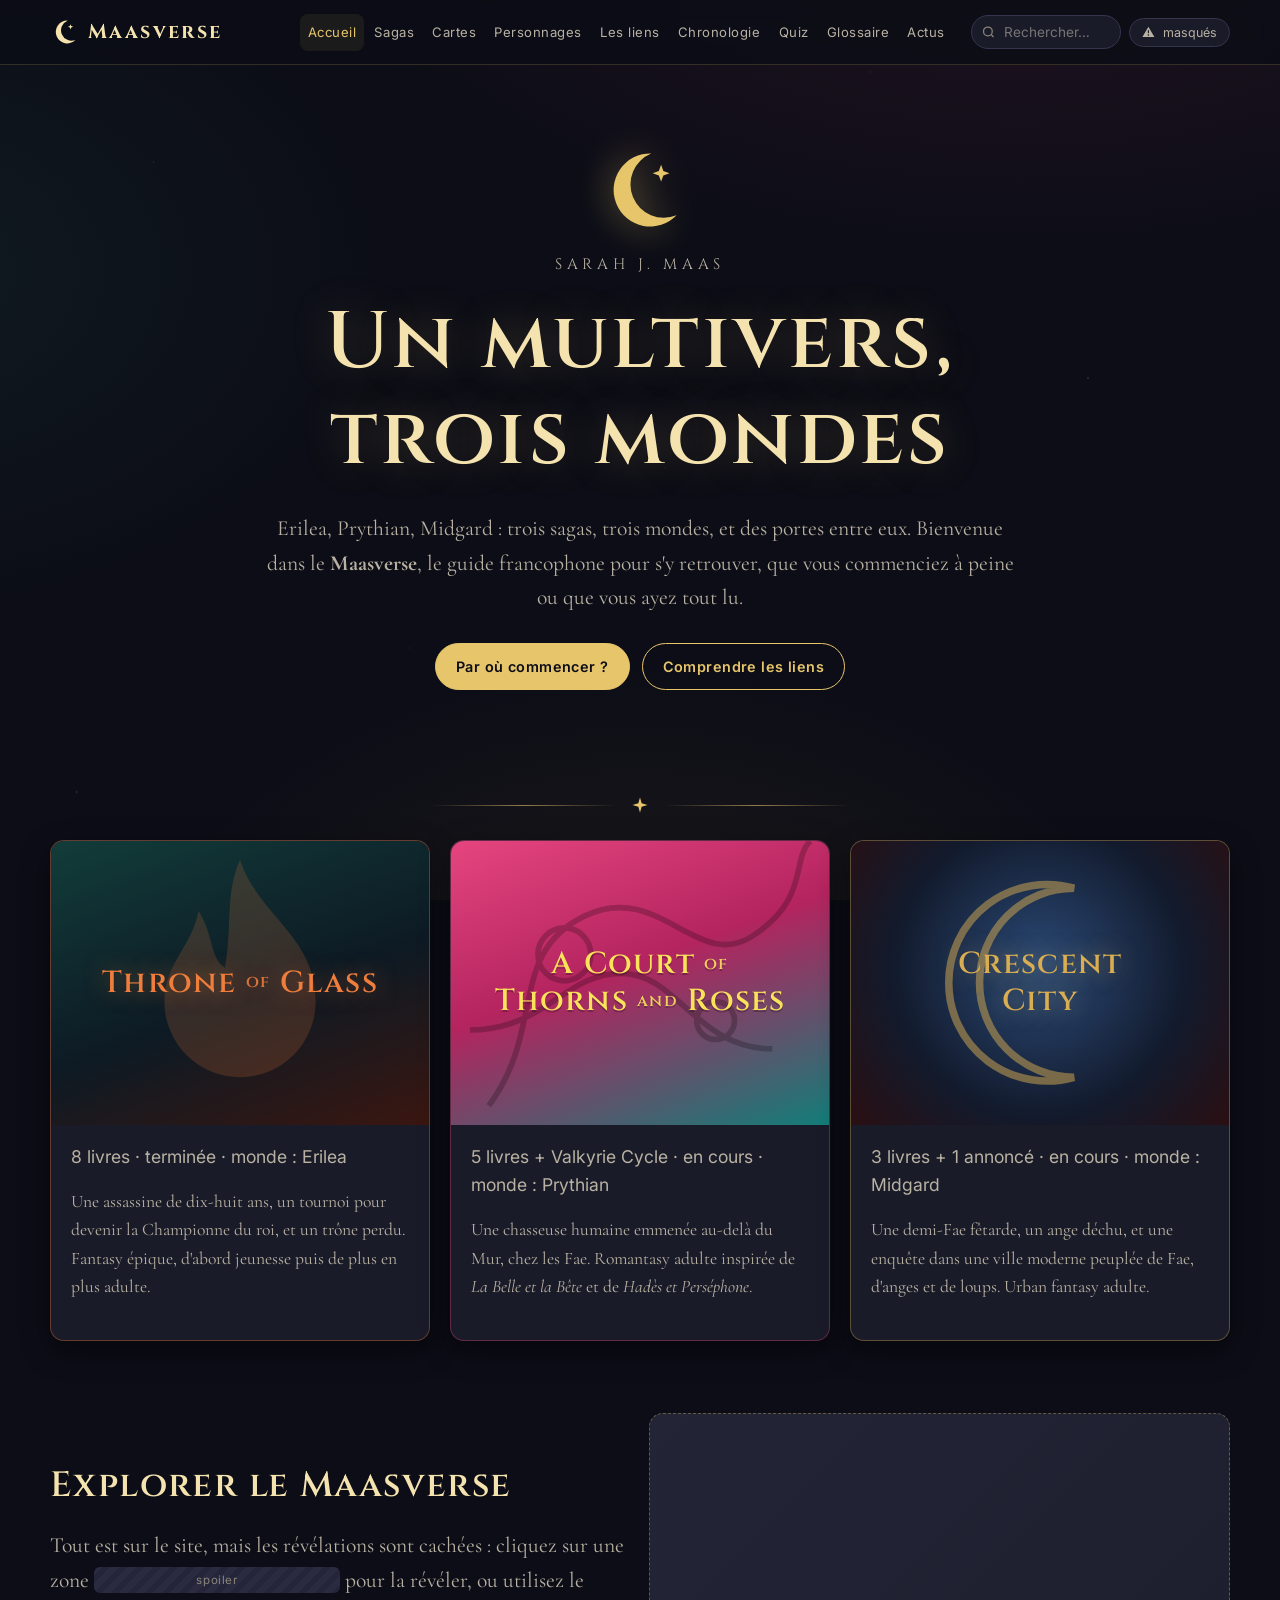
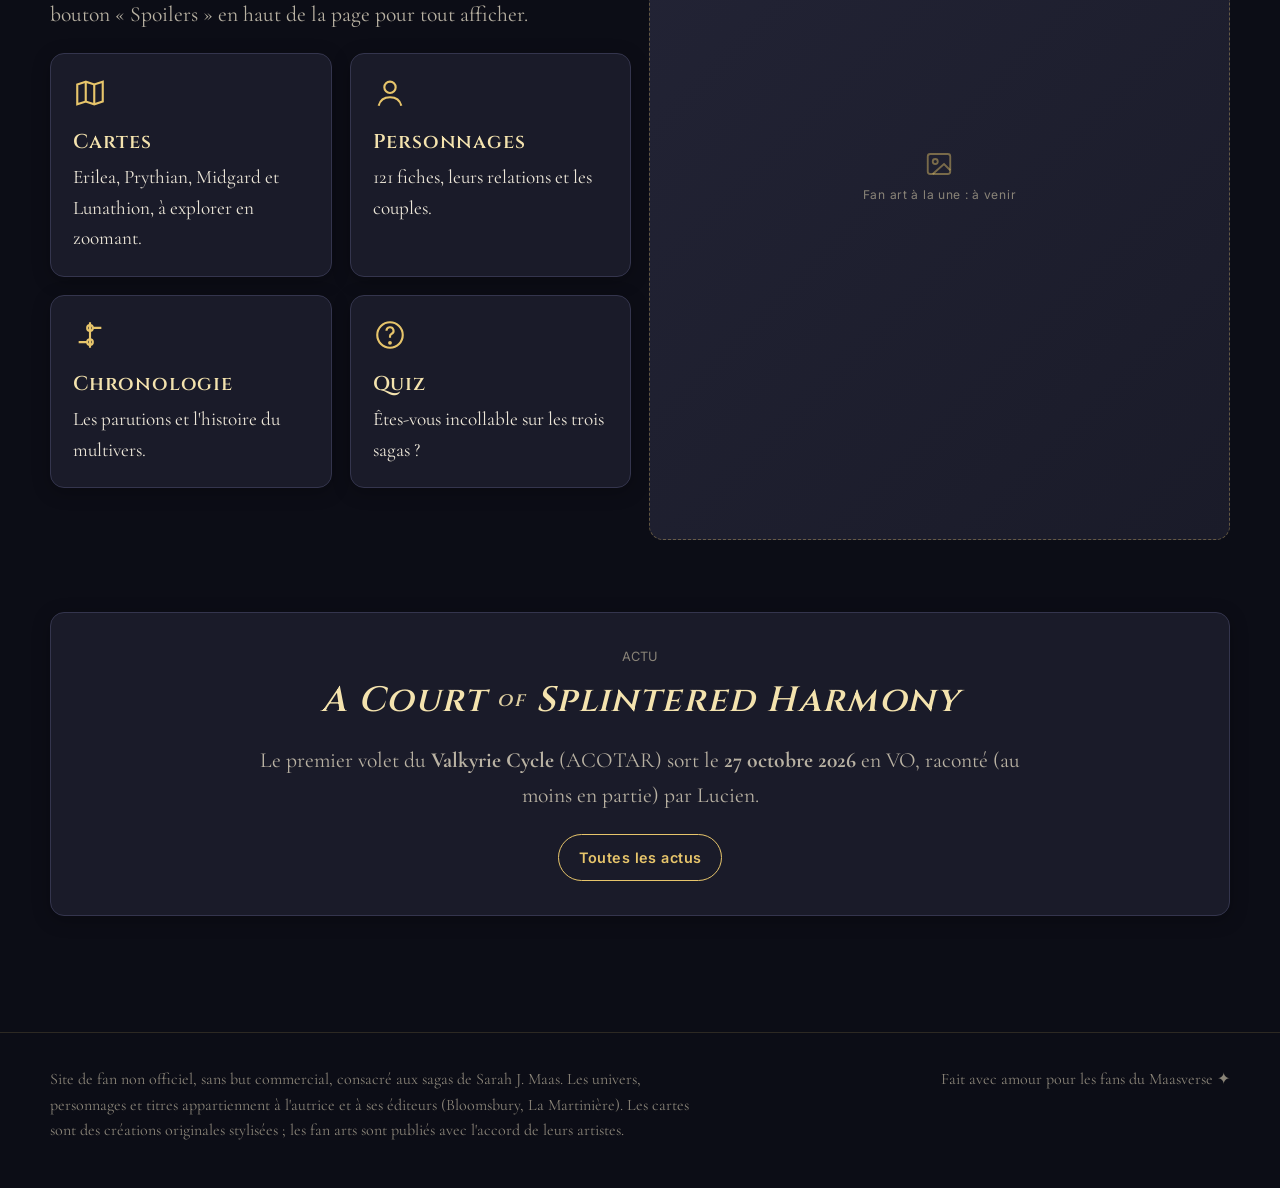
==== index.html @ 760f7ca4 "Site Maasverse v1 Co-Authored-By: Claude Opus 5.5 (1M context) <noreply@anthropic.com> Claude-Sessio" ====
<!doctype html>
<html lang="fr">
<head>
  <meta charset="utf-8">
  <meta name="viewport" content="width=device-width, initial-scale=1">
  <title>Maasverse · Un multivers, trois mondes</title>
  <meta name="description" content="Site de fan francophone sur les sagas de Sarah J. Maas : Throne of Glass, ACOTAR et Crescent City, et ce qui les relie.">
  <link rel="icon" href="assets/img/favicon.svg" type="image/svg+xml">
  <link rel="preconnect" href="https://fonts.googleapis.com">
  <link rel="preconnect" href="https://fonts.gstatic.com" crossorigin>
  <link href="https://fonts.googleapis.com/css2?family=Cinzel:wght@500;600;700&family=Cormorant+Garamond:ital,wght@0,400;0,600;1,400&family=Inter:wght@400;600&display=swap" rel="stylesheet">
  <link rel="stylesheet" href="assets/css/style.css">
</head>
<body data-page="accueil">
  <main>
    <section class="heros">
      <div class="conteneur">
        <div class="croissant" id="croissant"></div>
        <p class="surtitre">SARAH J. MAAS</p>
        <h1>Un multivers,<br>trois mondes</h1>
        <p class="intro" style="margin-inline:auto">Erilea, Prythian, Midgard : trois sagas, trois mondes, et des portes entre eux.
          Bienvenue dans le <strong>Maasverse</strong>, le guide francophone pour s'y retrouver, que vous commenciez à peine ou que vous ayez tout lu.</p>
        <div class="actions">
          <a class="btn" href="sagas.html#ordre">Par où commencer ?</a>
          <a class="btn secondaire" href="liens.html">Comprendre les liens</a>
        </div>
      </div>
    </section>

    <section class="section">
      <div class="conteneur">
        <div class="ornement"><svg viewBox="0 0 24 24"><path fill="currentColor" d="M12 2l2.2 7.8L22 12l-7.8 2.2L12 22l-2.2-7.8L2 12l7.8-2.2z"/></svg></div>
        <div class="coffret">
          <a class="saga-carte tog" href="sagas.html#tog">
            <div class="bandeau">
              <svg class="motif" viewBox="0 0 200 150" preserveAspectRatio="xMidYMid slice"><path fill="currentColor" d="M100 10c10 30 40 40 40 75a40 40 0 0 1-80 0c0-20 15-30 18-48 8 12 6 25 14 30 4-20 0-40 8-57z"/></svg>
              <h3>Throne <span class="petit">of</span> Glass</h3>
            </div>
            <div class="corps">
              <p class="meta">8 livres · terminée · monde : Erilea</p>
              <p>Une assassine de dix-huit ans, un tournoi pour devenir la Championne du roi, et un trône perdu. Fantasy épique, d'abord jeunesse puis de plus en plus adulte.</p>
            </div>
          </a>
          <a class="saga-carte acotar" href="sagas.html#acotar">
            <div class="bandeau">
              <svg class="motif" viewBox="0 0 200 150" preserveAspectRatio="xMidYMid slice"><g fill="none" stroke="currentColor" stroke-width="3"><path d="M20 140c30-40 10-80 50-100s60 30 90 10 20-40 30-50"/><path d="M10 100c40 0 50-30 80-30s40 40 80 40"/><circle cx="60" cy="60" r="14"/><circle cx="140" cy="95" r="10"/></g></svg>
              <h3>A Court <span class="petit">of</span><br>Thorns <span class="petit">and</span> Roses</h3>
            </div>
            <div class="corps">
              <p class="meta">5 livres + Valkyrie Cycle · en cours · monde : Prythian</p>
              <p>Une chasseuse humaine emmenée au-delà du Mur, chez les Fae. Romantasy adulte inspirée de <em>La Belle et la Bête</em> et de <em>Hadès et Perséphone</em>.</p>
            </div>
          </a>
          <a class="saga-carte cc" href="sagas.html#cc">
            <div class="bandeau">
              <svg class="motif" viewBox="0 0 200 150" preserveAspectRatio="xMidYMid meet"><path fill="none" stroke="currentColor" stroke-width="4" d="M118 25a52 52 0 1 0 0 100a44 44 0 1 1 0-100z"/></svg>
              <h3>Crescent<br>City</h3>
            </div>
            <div class="corps">
              <p class="meta">3 livres + 1 annoncé · en cours · monde : Midgard</p>
              <p>Une demi-Fae fêtarde, un ange déchu, et une enquête dans une ville moderne peuplée de Fae, d'anges et de loups. Urban fantasy adulte.</p>
            </div>
          </a>
        </div>
      </div>
    </section>

    <section class="section">
      <div class="conteneur grille grille-2" style="align-items:center">
        <div>
          <h2>Explorer le Maasverse</h2>
          <p class="intro">Tout est sur le site, mais les révélations sont cachées : cliquez sur une zone <span class="spoiler">comme celle-ci, par exemple</span> pour la révéler, ou utilisez le bouton « Spoilers » en haut de la page pour tout afficher.</p>
          <div class="grille grille-2" style="margin-top:20px">
            <a class="carte" href="cartes.html"><svg class="icone" viewBox="0 0 24 24" fill="none" stroke="currentColor" stroke-width="1.5"><path d="M9 4L3 6v14l6-2 6 2 6-2V4l-6 2-6-2z"/><path d="M9 4v14M15 6v14"/></svg><h3>Cartes</h3><p>Erilea, Prythian, Midgard et Lunathion, à explorer en zoomant.</p></a>
            <a class="carte" href="personnages.html"><svg class="icone" viewBox="0 0 24 24" fill="none" stroke="currentColor" stroke-width="1.5"><circle cx="12" cy="8" r="4"/><path d="M4 21c1-4 4-6 8-6s7 2 8 6"/></svg><h3>Personnages</h3><p id="nbPersos">Fiches, relations et couples.</p></a>
            <a class="carte" href="chronologie.html"><svg class="icone" viewBox="0 0 24 24" fill="none" stroke="currentColor" stroke-width="1.5"><path d="M12 3v18"/><circle cx="12" cy="7" r="2"/><circle cx="12" cy="17" r="2"/><path d="M14 7h6M4 17h6"/></svg><h3>Chronologie</h3><p>Les parutions et l'histoire du multivers.</p></a>
            <a class="carte" href="quiz.html"><svg class="icone" viewBox="0 0 24 24" fill="none" stroke="currentColor" stroke-width="1.5"><circle cx="12" cy="12" r="9"/><path d="M9.5 9a2.5 2.5 0 1 1 3.5 2.3c-.6.3-1 .9-1 1.6V14"/><circle cx="12" cy="17.5" r=".6" fill="currentColor"/></svg><h3>Quiz</h3><p>Êtes-vous incollable sur les trois sagas ?</p></a>
          </div>
        </div>
        <div data-fanart="accueil" data-label="Fan art à la une : à venir" style="aspect-ratio:4/5"></div>
      </div>
    </section>

    <section class="section">
      <div class="conteneur">
        <div class="carte" style="text-align:center;padding:34px">
          <p class="meta">ACTU</p>
          <h2><em>A Court <span class="petit">of</span> Splintered Harmony</em></h2>
          <p class="intro" style="margin-inline:auto">Le premier volet du <strong>Valkyrie Cycle</strong> (ACOTAR) sort le <strong>27 octobre 2026</strong> en VO, raconté (au moins en partie) par Lucien.</p>
          <a class="btn secondaire" href="actus.html">Toutes les actus</a>
        </div>
      </div>
    </section>
  </main>

  <script src="assets/js/data/livres.js"></script>
  <script src="assets/js/data/personnages.js"></script>
  <script src="assets/js/data/cartes.js"></script>
  <script src="assets/js/data/glossaire.js"></script>
  <script src="assets/js/data/fanarts.js"></script>
  <script src="assets/js/app.js"></script>
  <script>
    document.addEventListener("DOMContentLoaded", function () {
      document.getElementById("croissant").innerHTML = MAAS.ICONE_CROISSANT;
      document.getElementById("nbPersos").textContent = MAAS.personnages.length + " fiches, leurs relations et les couples.";
    });
  </script>
</body>
</html>
---- assets/css/style.css ----
/* ==========================================================
   Maasverse — feuille de style principale
   Ambiance : dos de coffret sombre, lettres lumineuses,
   une couleur par saga (inspirée des couvertures).
   ========================================================== */

:root {
  /* Fond et surfaces */
  --nuit: #0c0d16;
  --nuit-2: #13141f;
  --surface: #1a1b29;
  --surface-2: #232436;
  --bord: #34354d;

  /* Texte */
  --texte: #ece6d8;
  --texte-doux: #b9b2a3;
  --texte-faible: #8a8478;

  /* Accent commun : or des titres */
  --or: #e7c56b;
  --or-pale: #f4e3ae;

  /* Couleurs des sagas */
  --tog: #ef7d3c;        /* braise (Tower of Dawn, feu d'Aelin) */
  --tog-2: #2f8f86;      /* sarcelle (Assassin's Blade) */
  --acotar: #e5457f;     /* magenta (Wings and Ruin) */
  --acotar-2: #1fb5a6;   /* turquoise (Mist and Fury) */
  --cc: #d9ad52;         /* or du croissant */
  --cc-2: #4f8fd6;       /* bleu (Sky and Breath) */
  --hel: #b13a3a;
  --valg: #7b5ea7;

  --rayon: 14px;
  --ombre: 0 10px 30px rgba(0, 0, 0, .45);
  --largeur: 1180px;

  --f-titre: "Cinzel", "Trajan Pro", Georgia, serif;
  --f-texte: "Cormorant Garamond", "Garamond", Georgia, serif;
  --f-ui: "Inter", system-ui, -apple-system, "Segoe UI", sans-serif;
}

* { box-sizing: border-box; }
html { scroll-behavior: smooth; }

body {
  margin: 0;
  background-color: var(--nuit);
  background-image:
    radial-gradient(1px 1px at 12% 18%, rgba(255,255,255,.55), transparent 60%),
    radial-gradient(1px 1px at 68% 8%, rgba(255,255,255,.4), transparent 60%),
    radial-gradient(1.5px 1.5px at 85% 42%, rgba(255,240,200,.5), transparent 60%),
    radial-gradient(1px 1px at 32% 72%, rgba(255,255,255,.35), transparent 60%),
    radial-gradient(1px 1px at 52% 52%, rgba(255,255,255,.3), transparent 60%),
    radial-gradient(1.5px 1.5px at 6% 88%, rgba(255,240,200,.4), transparent 60%),
    radial-gradient(1200px 600px at 80% -10%, rgba(229, 69, 127, .10), transparent 60%),
    radial-gradient(900px 600px at -10% 30%, rgba(47, 143, 134, .10), transparent 60%),
    radial-gradient(900px 700px at 50% 120%, rgba(217, 173, 82, .10), transparent 60%);
  background-attachment: fixed;
  color: var(--texte);
  font-family: var(--f-texte);
  font-size: 1.2rem;
  line-height: 1.6;
  -webkit-font-smoothing: antialiased;
}

img { max-width: 100%; display: block; }
a { color: var(--or); text-decoration-color: rgba(231,197,107,.4); text-underline-offset: 3px; }
a:hover { color: var(--or-pale); }

h1, h2, h3, h4 {
  font-family: var(--f-titre);
  font-weight: 600;
  letter-spacing: .04em;
  line-height: 1.2;
  margin: 0 0 .6em;
  color: var(--or-pale);
}
h1 { font-size: clamp(2rem, 5vw, 3.4rem); }
h2 { font-size: clamp(1.5rem, 3.2vw, 2.2rem); }
h3 { font-size: 1.25rem; }
/* le petit « of / de » des couvertures */
.petit { font-size: .55em; letter-spacing: .08em; vertical-align: .25em; opacity: .9; }

p { margin: 0 0 1em; }
small, .meta { font-family: var(--f-ui); font-size: .8rem; color: var(--texte-faible); }

.conteneur { width: min(100% - 32px, var(--largeur)); margin-inline: auto; }
.section { padding: 56px 0; }
.section + .section { padding-top: 16px; }
.centre { text-align: center; }
.intro { font-size: 1.35rem; color: var(--texte-doux); max-width: 760px; }
.centre .intro { margin-inline: auto; }

/* ---------- En-tête ---------- */
.entete {
  position: sticky; top: 0; z-index: 50;
  background: rgba(12, 13, 22, .88);
  backdrop-filter: blur(10px);
  border-bottom: 1px solid rgba(231,197,107,.18);
}
.entete .conteneur {
  display: flex; align-items: center; gap: 18px; min-height: 64px;
}
.logo {
  font-family: var(--f-titre); font-weight: 700; font-size: 1.25rem;
  letter-spacing: .12em; color: var(--or-pale); text-decoration: none; white-space: nowrap;
  display: flex; align-items: center; gap: 10px;
}
.logo svg { width: 28px; height: 28px; }
.nav { display: flex; gap: 2px; flex-wrap: wrap; margin-left: auto; }
.nav a {
  font-family: var(--f-ui); font-size: .82rem; letter-spacing: .04em;
  color: var(--texte-doux); text-decoration: none;
  padding: 8px 8px; border-radius: 8px;
}
.nav a:hover { color: var(--texte); background: var(--surface); }
.nav a[aria-current="page"] { color: var(--or); background: rgba(231,197,107,.08); }

.outils { display: flex; align-items: center; gap: 8px; }
.btn-menu { display: none; }

/* Recherche globale */
.recherche { position: relative; }
.recherche input {
  width: 190px; padding: 8px 12px 8px 32px; border-radius: 999px;
  border: 1px solid var(--bord); background: var(--surface); color: var(--texte);
  font-family: var(--f-ui); font-size: .85rem;
}
.recherche input:focus { outline: 2px solid rgba(231,197,107,.5); border-color: transparent; width: 240px; }
.recherche svg { position: absolute; left: 10px; top: 50%; transform: translateY(-50%); width: 15px; height: 15px; color: var(--texte-faible); pointer-events: none; }
.resultats {
  position: absolute; right: 0; top: calc(100% + 8px); width: min(380px, 92vw);
  max-height: 70vh; overflow: auto;
  background: var(--nuit-2); border: 1px solid var(--bord); border-radius: 12px;
  box-shadow: var(--ombre); padding: 6px; display: none;
}
.resultats.ouvert { display: block; }
.resultats a {
  display: flex; gap: 10px; align-items: baseline; padding: 8px 10px; border-radius: 8px;
  text-decoration: none; color: var(--texte); font-family: var(--f-ui); font-size: .9rem;
}
.resultats a:hover, .resultats a.actif { background: var(--surface-2); }
.resultats .type { font-size: .7rem; text-transform: uppercase; letter-spacing: .08em; color: var(--texte-faible); min-width: 74px; }
.resultats .vide { padding: 12px; color: var(--texte-faible); font-family: var(--f-ui); font-size: .85rem; }

/* Interrupteur spoilers */
.interrupteur {
  display: inline-flex; align-items: center; gap: 8px; cursor: pointer;
  font-family: var(--f-ui); font-size: .78rem; color: var(--texte-doux);
  border: 1px solid var(--bord); border-radius: 999px; padding: 6px 12px; background: var(--surface);
  white-space: nowrap;
}
.interrupteur[aria-pressed="true"] { color: var(--nuit); background: var(--or); border-color: var(--or); }

/* ---------- Boutons, puces, badges ---------- */
.btn {
  display: inline-flex; align-items: center; gap: 8px;
  font-family: var(--f-ui); font-size: .9rem; font-weight: 600; letter-spacing: .03em;
  padding: 11px 20px; border-radius: 999px; border: 1px solid var(--or);
  background: var(--or); color: var(--nuit); text-decoration: none; cursor: pointer;
}
.btn:hover { background: var(--or-pale); color: var(--nuit); }
.btn.secondaire { background: transparent; color: var(--or); }
.btn.secondaire:hover { background: rgba(231,197,107,.1); color: var(--or-pale); }

.puces { display: flex; flex-wrap: wrap; gap: 8px; }
.puce {
  font-family: var(--f-ui); font-size: .8rem; padding: 7px 14px; border-radius: 999px;
  border: 1px solid var(--bord); background: var(--surface); color: var(--texte-doux); cursor: pointer;
}
.puce:hover { color: var(--texte); }
.puce[aria-pressed="true"] { background: var(--texte); color: var(--nuit); border-color: var(--texte); }
.puce[data-saga="tog"][aria-pressed="true"] { background: var(--tog); border-color: var(--tog); }
.puce[data-saga="acotar"][aria-pressed="true"] { background: var(--acotar); border-color: var(--acotar); color: #fff; }
.puce[data-saga="cc"][aria-pressed="true"] { background: var(--cc); border-color: var(--cc); }

.badge {
  display: inline-block; font-family: var(--f-ui); font-size: .68rem; font-weight: 700;
  letter-spacing: .1em; text-transform: uppercase; padding: 3px 9px; border-radius: 999px;
  border: 1px solid currentColor;
}
.badge.tog, .c-tog { color: var(--tog); }
.badge.acotar, .c-acotar { color: var(--acotar); }
.badge.cc, .c-cc { color: var(--cc); }
.badge.multi { color: var(--or); }
.badge.theorie { color: var(--valg); }
.badge.confirme { color: var(--acotar-2); }

/* ---------- Spoilers ---------- */
.spoiler {
  position: relative; cursor: pointer; border-radius: 6px;
  background: repeating-linear-gradient(135deg, #2a2b40 0 6px, #24253a 6px 12px);
  color: transparent; text-shadow: none; user-select: none;
  transition: color .2s, background .2s;
  padding: 0 4px;
}
.spoiler * { visibility: hidden; }
.spoiler::before {
  content: "⚠ spoiler · clic pour révéler"; position: absolute; left: 8px; top: 50%;
  transform: translateY(-50%); white-space: nowrap;
  font-family: var(--f-ui); font-size: .72rem; letter-spacing: .05em; color: var(--texte-faible);
  visibility: visible;
}
span.spoiler { display: inline; }
span.spoiler::before { content: "spoiler"; left: 50%; transform: translate(-50%, -50%); }
span.spoiler.bloc::before { content: "⚠ spoiler · clic pour révéler"; left: 12px; transform: translateY(-50%); }
.constellation .monde:focus:not(:focus-visible) { outline: none; }
div.spoiler, p.spoiler, li.spoiler, span.spoiler.bloc { display: block; padding: 10px 12px; min-height: 2.6em; }
.spoiler.revele, body.spoilers-reveles .spoiler {
  color: inherit; background: rgba(229, 69, 127, .08); cursor: auto; user-select: auto;
  box-shadow: inset 2px 0 0 var(--acotar);
}
.spoiler.revele *, body.spoilers-reveles .spoiler * { visibility: visible; }
.spoiler.revele::before, body.spoilers-reveles .spoiler::before { content: none; }

/* ---------- Héros (accueil) ---------- */
.heros { padding: 80px 0 40px; text-align: center; position: relative; overflow: hidden; }
.heros .surtitre { font-family: var(--f-titre); letter-spacing: .3em; color: var(--texte-doux); font-size: .95rem; margin-bottom: 18px; }
.heros h1 { font-size: clamp(2.4rem, 7vw, 5rem); margin-bottom: .3em; text-shadow: 0 0 40px rgba(231,197,107,.25); }
.heros .croissant { width: 90px; height: 90px; margin: 0 auto 18px; color: var(--or); filter: drop-shadow(0 0 18px rgba(231,197,107,.45)); }
.heros .actions { display: flex; gap: 12px; justify-content: center; flex-wrap: wrap; margin-top: 28px; }

.ornement { display: flex; align-items: center; gap: 14px; justify-content: center; color: var(--or); margin: 10px auto 26px; max-width: 420px; }
.ornement::before, .ornement::after { content: ""; flex: 1; height: 1px; background: linear-gradient(90deg, transparent, rgba(231,197,107,.6), transparent); }
.ornement svg { width: 18px; height: 18px; }

/* ---------- Cartes « coffret » des sagas ---------- */
.coffret { display: grid; grid-template-columns: repeat(3, 1fr); gap: 20px; }
.saga-carte {
  position: relative; border-radius: var(--rayon); overflow: hidden; text-decoration: none; color: var(--texte);
  background: var(--surface); border: 1px solid var(--bord); box-shadow: var(--ombre);
  display: flex; flex-direction: column; transition: transform .25s, border-color .25s;
}
.saga-carte:hover { transform: translateY(-4px); color: var(--texte); }
.saga-carte .bandeau {
  aspect-ratio: 4 / 3; position: relative; display: grid; place-items: center; text-align: center;
  padding: 20px; overflow: hidden;
}
.saga-carte .bandeau h3 { font-size: clamp(1.4rem, 2.6vw, 1.9rem); margin: 0; position: relative; z-index: 1; }
.saga-carte .corps { padding: 18px 20px 22px; }
.saga-carte .corps p { color: var(--texte-doux); font-size: 1.1rem; }
.saga-carte.tog { border-color: rgba(239,125,60,.35); }
.saga-carte.tog .bandeau { background: linear-gradient(160deg, #123c3a, #0d1a24 55%, #3a1610); }
.saga-carte.tog h3 { color: var(--tog); text-shadow: 0 0 22px rgba(239,125,60,.55); }
.saga-carte.acotar { border-color: rgba(229,69,127,.35); }
.saga-carte.acotar .bandeau { background: linear-gradient(160deg, #e5457f, #b4245f 45%, #127d78); }
.saga-carte.acotar h3 { color: #fbe25b; text-shadow: 0 2px 0 rgba(0,0,0,.25); }
.saga-carte.cc { border-color: rgba(217,173,82,.35); }
.saga-carte.cc .bandeau { background: radial-gradient(circle at 50% 45%, #2b4a77, #121a2c 60%, #2a0f12); }
.saga-carte.cc h3 { color: var(--cc); text-shadow: 0 0 22px rgba(217,173,82,.5); }
.bandeau .motif { position: absolute; inset: 0; opacity: .22; color: #000; }
.saga-carte.cc .bandeau .motif { color: var(--cc); opacity: .5; }
.saga-carte.tog .bandeau .motif { color: var(--tog); opacity: .18; }

/* ---------- Grilles génériques ---------- */
.grille { display: grid; gap: 18px; }
.grille-2 { grid-template-columns: repeat(2, 1fr); }
.grille-3 { grid-template-columns: repeat(3, 1fr); }
.grille-4 { grid-template-columns: repeat(4, 1fr); }
.carte {
  background: var(--surface); border: 1px solid var(--bord); border-radius: var(--rayon);
  padding: 22px; box-shadow: 0 4px 18px rgba(0,0,0,.25);
}
.carte h3 { margin-bottom: .4em; }
.carte p:last-child { margin-bottom: 0; }
a.carte { text-decoration: none; color: var(--texte); display: block; transition: border-color .2s, transform .2s; }
a.carte:hover { border-color: var(--or); transform: translateY(-2px); }
.carte .icone { width: 34px; height: 34px; color: var(--or); margin-bottom: 10px; }
.carte.tog { border-top: 3px solid var(--tog); }
.carte.acotar { border-top: 3px solid var(--acotar); }
.carte.cc { border-top: 3px solid var(--cc); }

/* ---------- Emplacements de fan art ---------- */
.fanart {
  margin: 0; border-radius: var(--rayon); overflow: hidden; position: relative;
  background: linear-gradient(135deg, var(--surface-2), var(--surface));
  border: 1px dashed rgba(231,197,107,.35);
}
.fanart img { width: 100%; height: 100%; object-fit: cover; }
.fanart .vide {
  position: absolute; inset: 0; display: grid; place-items: center; text-align: center; padding: 14px;
  font-family: var(--f-ui); font-size: .75rem; letter-spacing: .06em; color: var(--texte-faible);
}
.fanart .vide svg { width: 30px; height: 30px; margin: 0 auto 6px; display: block; color: rgba(231,197,107,.45); }
.fanart figcaption {
  position: absolute; left: 0; right: 0; bottom: 0; padding: 6px 10px;
  background: linear-gradient(transparent, rgba(0,0,0,.75));
  font-family: var(--f-ui); font-size: .7rem; color: #ddd;
}
.fanart.rempli { border-style: solid; }

/* ---------- Pages : en-tête de page ---------- */
.entete-page { padding: 56px 0 18px; text-align: center; }
.entete-page .surtitre { font-family: var(--f-titre); letter-spacing: .3em; font-size: .85rem; color: var(--texte-doux); }

/* ---------- Livres ---------- */
.saga-bloc { margin-bottom: 60px; scroll-margin-top: 90px; }
.saga-bloc > header { display: grid; grid-template-columns: 1fr 260px; gap: 28px; align-items: center; margin-bottom: 26px; }
.saga-bloc .fanart { aspect-ratio: 3/4; }
.etageres { display: flex; gap: 10px; overflow-x: auto; padding: 6px 2px 16px; scroll-snap-type: x mandatory; }
.livre {
  flex: 0 0 auto; width: 180px; scroll-snap-align: start;
  border-radius: 10px; padding: 16px 14px; min-height: 250px;
  display: flex; flex-direction: column; justify-content: space-between;
  box-shadow: inset 0 0 40px rgba(0,0,0,.35), 0 6px 16px rgba(0,0,0,.4);
  position: relative; cursor: pointer; border: 0; text-align: left; color: #fff; font-family: inherit;
}
.livre:hover, .livre:focus-visible { transform: translateY(-3px); }
.livre .num { font-family: var(--f-ui); font-size: .7rem; letter-spacing: .14em; opacity: .85; }
.livre .titre { font-family: var(--f-titre); font-size: 1.05rem; letter-spacing: .05em; line-height: 1.25; text-transform: uppercase; }
.livre .vf { font-family: var(--f-texte); font-style: italic; font-size: .95rem; opacity: .9; }
.livre .annee { font-family: var(--f-ui); font-size: .75rem; opacity: .8; }
.livre.a-venir { outline: 1px dashed rgba(255,255,255,.5); outline-offset: -6px; }
.detail-livre { margin-top: 10px; }
.detail-livre[hidden] { display: none; }

.ordre { counter-reset: etape; list-style: none; padding: 0; margin: 0; }
.ordre li {
  counter-increment: etape; position: relative; padding: 12px 14px 12px 58px; margin-bottom: 8px;
  background: var(--surface); border: 1px solid var(--bord); border-radius: 10px;
}
.ordre li::before {
  content: counter(etape); position: absolute; left: 14px; top: 50%; transform: translateY(-50%);
  width: 30px; height: 30px; border-radius: 50%; display: grid; place-items: center;
  font-family: var(--f-titre); font-weight: 700; background: var(--or); color: var(--nuit); font-size: .9rem;
}
.alerte {
  border: 1px solid rgba(229,69,127,.45); background: rgba(229,69,127,.07); border-radius: 12px;
  padding: 14px 18px; font-size: 1.08rem;
}

/* ---------- Personnages ---------- */
.barre-filtres { display: flex; flex-wrap: wrap; gap: 14px 22px; align-items: center; margin-bottom: 22px; }
.barre-filtres .groupe { display: flex; gap: 8px; align-items: center; flex-wrap: wrap; }
.barre-filtres .etiquette { font-family: var(--f-ui); font-size: .72rem; text-transform: uppercase; letter-spacing: .1em; color: var(--texte-faible); }
.champ {
  padding: 9px 14px; border-radius: 999px; border: 1px solid var(--bord); background: var(--surface);
  color: var(--texte); font-family: var(--f-ui); font-size: .88rem; min-width: 220px;
}
select.champ { min-width: 0; }
.compte { font-family: var(--f-ui); font-size: .8rem; color: var(--texte-faible); margin-left: auto; }

.galerie { display: grid; grid-template-columns: repeat(auto-fill, minmax(200px, 1fr)); gap: 16px; }
.perso {
  border: 1px solid var(--bord); background: var(--surface); border-radius: var(--rayon); overflow: hidden;
  cursor: pointer; text-align: left; color: var(--texte); padding: 0; font-family: inherit;
  display: flex; flex-direction: column; transition: transform .2s, border-color .2s;
}
.perso:hover, .perso:focus-visible { transform: translateY(-3px); border-color: var(--or); }
.perso .fanart { aspect-ratio: 1/1; border-radius: 0; border: 0; border-bottom: 1px solid var(--bord); }
.perso .infos { padding: 12px 14px 14px; }
.perso .nom { font-family: var(--f-titre); font-size: 1rem; color: var(--or-pale); letter-spacing: .03em; line-height: 1.25; }
.perso .sous { font-family: var(--f-ui); font-size: .76rem; color: var(--texte-faible); margin-top: 4px; }
.perso.tog { border-top: 3px solid var(--tog); }
.perso.acotar { border-top: 3px solid var(--acotar); }
.perso.cc { border-top: 3px solid var(--cc); }
.initiales {
  position: absolute; inset: 0; display: grid; place-items: center;
  font-family: var(--f-titre); font-size: 2.6rem; color: rgba(231,197,107,.28); letter-spacing: .05em;
}

.mention-fanart { position: absolute; left: 0; right: 0; bottom: 8px; text-align: center; font-family: var(--f-ui); font-size: .62rem; letter-spacing: .08em; color: var(--texte-faible); text-transform: uppercase; }
.perso .initiales { background: radial-gradient(circle at 50% 40%, rgba(231,197,107,.08), transparent 65%); }
.perso.tog .initiales { color: rgba(239,125,60,.4); }
.perso.acotar .initiales { color: rgba(229,69,127,.4); }
.perso.cc .initiales { color: rgba(217,173,82,.45); }

/* Fenêtre (modale) */
.modale { border: 0; padding: 0; background: transparent; max-width: min(860px, 94vw); width: 100%; color: var(--texte); }
.modale::backdrop { background: rgba(5, 5, 10, .75); backdrop-filter: blur(3px); }
.modale .boite {
  background: var(--nuit-2); border: 1px solid var(--bord); border-radius: 18px; overflow: hidden;
  display: grid; grid-template-columns: 280px 1fr; box-shadow: var(--ombre);
}
.modale .boite > .fanart { border-radius: 0; border: 0; width: 100%; height: 100%; min-height: 360px; }
.modale .contenu { padding: 26px 28px; max-height: 86vh; overflow: auto; }
.modale .fermer {
  position: absolute; top: 12px; right: 12px; z-index: 2; width: 38px; height: 38px; border-radius: 50%;
  border: 1px solid var(--bord); background: var(--surface); color: var(--texte); cursor: pointer; font-size: 1.2rem;
}
.fiche dl { display: grid; grid-template-columns: 130px 1fr; gap: 6px 14px; margin: 16px 0; }
.fiche dt { font-family: var(--f-ui); font-size: .72rem; text-transform: uppercase; letter-spacing: .08em; color: var(--texte-faible); padding-top: 5px; }
.fiche dd { margin: 0; }
.liens-perso { display: flex; flex-wrap: wrap; gap: 6px; }
.liens-perso button {
  font-family: var(--f-ui); font-size: .78rem; padding: 5px 10px; border-radius: 999px; cursor: pointer;
  border: 1px solid var(--bord); background: var(--surface); color: var(--texte);
}
.liens-perso button:hover { border-color: var(--or); color: var(--or); }
.citation { font-style: italic; color: var(--texte-doux); border-left: 2px solid var(--or); padding-left: 14px; }

.couples { display: grid; grid-template-columns: repeat(auto-fill, minmax(260px, 1fr)); gap: 12px; }
.couple { padding: 14px 16px; border-radius: 12px; background: var(--surface); border: 1px solid var(--bord); }
.couple strong { font-family: var(--f-titre); font-weight: 600; color: var(--or-pale); letter-spacing: .03em; }

/* ---------- Cartes géographiques ---------- */
.onglets { display: flex; gap: 6px; flex-wrap: wrap; justify-content: center; margin-bottom: 16px; }
.onglets button {
  font-family: var(--f-titre); letter-spacing: .06em; font-size: .95rem; padding: 10px 18px;
  border-radius: 999px; border: 1px solid var(--bord); background: var(--surface); color: var(--texte-doux); cursor: pointer;
}
.onglets button[aria-selected="true"] { background: var(--or); color: var(--nuit); border-color: var(--or); }
.zone-carte { display: grid; grid-template-columns: 1fr 320px; gap: 18px; align-items: start; }
.cadre-carte {
  max-height: 74vh; width: 100%;
  position: relative; border-radius: var(--rayon); overflow: hidden; border: 1px solid rgba(231,197,107,.3);
  background: #0a1422; aspect-ratio: 16 / 11; touch-action: none; cursor: grab; user-select: none;
  box-shadow: var(--ombre);
}
.cadre-carte.saisie { cursor: grabbing; }
.cadre-carte svg { width: 100%; height: 100%; display: block; }
.commandes { position: absolute; right: 12px; top: 12px; display: flex; flex-direction: column; gap: 6px; z-index: 2; }
.commandes button {
  width: 38px; height: 38px; border-radius: 10px; border: 1px solid var(--bord);
  background: rgba(19,20,31,.9); color: var(--texte); font-size: 1.15rem; cursor: pointer; font-family: var(--f-ui);
}
.commandes button:hover { border-color: var(--or); color: var(--or); }
.aide-carte { position: absolute; left: 12px; bottom: 10px; font-family: var(--f-ui); font-size: .72rem; color: rgba(255,255,255,.6); z-index: 2; pointer-events: none; }
.panneau-lieu { position: sticky; top: 84px; }
.panneau-lieu .carte { min-height: 220px; }
.liste-lieux { max-height: 300px; overflow: auto; margin-top: 12px; padding: 0; list-style: none; }
.liste-lieux button {
  width: 100%; text-align: left; background: none; border: 0; color: var(--texte-doux); padding: 5px 8px; border-radius: 6px;
  font-family: var(--f-ui); font-size: .82rem; cursor: pointer;
}
.liste-lieux button:hover, .liste-lieux button.actif { background: var(--surface-2); color: var(--or); }

/* éléments SVG de la carte */
.mer { fill: url(#degradeMer); }
.terre { stroke-width: 2.2; stroke-linejoin: round; }
.region { stroke: rgba(0,0,0,.45); stroke-width: 1.2; stroke-dasharray: 5 4; transition: fill-opacity .2s; cursor: pointer; }
.region:hover { fill-opacity: .55; }
.nom-region { font-family: var(--f-titre); letter-spacing: .25em; fill: rgba(255,255,255,.55); text-anchor: middle; pointer-events: none; text-transform: uppercase; }
.nom-mer { font-family: var(--f-texte); font-style: italic; fill: rgba(170,200,230,.45); text-anchor: middle; pointer-events: none; letter-spacing: .2em; }
.marqueur { cursor: pointer; }
.marqueur .point { stroke: #0c0d16; stroke-width: 2; }
.marqueur .halo { opacity: 0; transition: opacity .2s; }
.marqueur:hover .halo, .marqueur.actif .halo { opacity: 1; }
.marqueur text { font-family: var(--f-ui); font-size: 12px; fill: #fff; paint-order: stroke; stroke: rgba(0,0,0,.85); stroke-width: 3px; pointer-events: none; }
.marqueur.mineur text { opacity: 0; transition: opacity .2s; }
.zoome .marqueur.mineur text, .marqueur.mineur:hover text, .marqueur.mineur.actif text { opacity: 1; }
.montagne { fill: none; stroke: rgba(255,255,255,.28); stroke-width: 1.4; }
.foret { fill: rgba(80, 140, 90, .35); }
.fleuve { fill: none; stroke: #4c7fae; stroke-width: 2.4; stroke-linecap: round; opacity: .85; }
.mur { fill: none; stroke: #f4e3ae; stroke-width: 4; stroke-dasharray: 2 6; stroke-linecap: round; }

/* ---------- Liens / constellation ---------- */
.constellation { width: 100%; max-width: 980px; margin: 0 auto; display: block; }
.constellation .lien { fill: none; stroke-width: 2.2; }
.constellation .lien.confirme { stroke: var(--or); }
.constellation .lien.theorie { stroke: var(--valg); stroke-dasharray: 6 7; }
.constellation .monde { cursor: pointer; }
.constellation .monde circle.coeur { transition: r .2s; }
.constellation .monde:hover circle.coeur { r: 46; }
.constellation text { font-family: var(--f-titre); fill: var(--texte); text-anchor: middle; letter-spacing: .12em; }
.constellation .sous { font-family: var(--f-ui); font-size: 12px; fill: var(--texte-faible); letter-spacing: 0; }
.constellation .etiq { font-family: var(--f-ui); font-size: 12px; fill: var(--or-pale); letter-spacing: 0; }
.legende { display: flex; gap: 22px; justify-content: center; flex-wrap: wrap; font-family: var(--f-ui); font-size: .8rem; color: var(--texte-doux); margin-top: 10px; }
.legende span::before { content: ""; display: inline-block; width: 28px; height: 0; border-top: 2px solid var(--or); vertical-align: middle; margin-right: 8px; }
.legende span.th::before { border-top: 2px dashed var(--valg); }

.tableau { width: 100%; border-collapse: collapse; font-size: 1.05rem; }
.tableau th, .tableau td { padding: 10px 12px; border-bottom: 1px solid var(--bord); text-align: left; vertical-align: top; }
.tableau th { font-family: var(--f-ui); font-size: .72rem; letter-spacing: .1em; text-transform: uppercase; color: var(--texte-faible); font-weight: 600; }
.tableau-defile { overflow-x: auto; }

/* ---------- Chronologie ---------- */
.frise { position: relative; margin: 20px auto; max-width: 900px; padding-left: 0; list-style: none; }
.frise::before { content: ""; position: absolute; left: 50%; top: 0; bottom: 0; width: 2px; background: linear-gradient(var(--or), rgba(231,197,107,.1)); transform: translateX(-50%); }
.frise li { position: relative; width: 50%; padding: 0 34px 26px; }
.frise li:nth-child(odd) { left: 0; text-align: right; }
.frise li:nth-child(even) { left: 50%; }
.frise li::before {
  content: ""; position: absolute; top: 18px; width: 14px; height: 14px; border-radius: 50%;
  background: var(--nuit); border: 3px solid var(--or);
}
.frise li:nth-child(odd)::before { right: -7px; }
.frise li:nth-child(even)::before { left: -7px; }
.frise li.tog::before { border-color: var(--tog); }
.frise li.acotar::before { border-color: var(--acotar); }
.frise li.cc::before { border-color: var(--cc); }
.frise .carte { padding: 14px 18px; display: inline-block; text-align: left; width: 100%; }
.frise .date { font-family: var(--f-titre); color: var(--or); font-size: 1.1rem; letter-spacing: .06em; }
.frise h3 { font-size: 1.05rem; margin: 2px 0 6px; }

/* ---------- Quiz ---------- */
.quiz { max-width: 760px; margin: 0 auto; }
.quiz .progression { height: 6px; border-radius: 99px; background: var(--surface-2); overflow: hidden; margin-bottom: 18px; }
.quiz .progression div { height: 100%; background: linear-gradient(90deg, var(--tog), var(--acotar), var(--cc)); transition: width .3s; }
.quiz .question { font-family: var(--f-titre); font-size: 1.35rem; color: var(--or-pale); letter-spacing: .02em; margin: 6px 0 18px; line-height: 1.35; }
.reponses { display: grid; gap: 10px; }
.reponses button {
  text-align: left; padding: 14px 18px; border-radius: 12px; border: 1px solid var(--bord);
  background: var(--surface); color: var(--texte); font-family: var(--f-texte); font-size: 1.15rem; cursor: pointer;
}
.reponses button:hover:not(:disabled) { border-color: var(--or); }
.reponses button.bonne { border-color: #3fbf8a; background: rgba(63,191,138,.12); }
.reponses button.mauvaise { border-color: #e5574f; background: rgba(229,87,79,.12); }
.explication { margin-top: 14px; padding: 12px 16px; border-radius: 10px; background: var(--surface-2); font-size: 1.05rem; }
.score { font-family: var(--f-titre); font-size: 3rem; color: var(--or); }

/* ---------- Glossaire ---------- */
.glossaire { columns: 2; column-gap: 28px; }
.terme { break-inside: avoid; margin-bottom: 18px; padding: 14px 18px; background: var(--surface); border-radius: 12px; border: 1px solid var(--bord); scroll-margin-top: 90px; }
.terme h3 { font-size: 1.05rem; margin-bottom: 4px; display: flex; gap: 10px; align-items: baseline; flex-wrap: wrap; }
.terme .vo { font-family: var(--f-ui); font-size: .75rem; color: var(--texte-faible); font-weight: 400; letter-spacing: 0; }
.terme p { margin: 0; font-size: 1.08rem; }
.terme.cible { border-color: var(--or); box-shadow: 0 0 0 2px rgba(231,197,107,.25); }

/* ---------- Pied de page ---------- */
.pied { border-top: 1px solid rgba(231,197,107,.15); padding: 34px 0 44px; margin-top: 60px; color: var(--texte-faible); font-size: 1rem; }
.pied .conteneur { display: flex; justify-content: space-between; gap: 20px; flex-wrap: wrap; }
.pied p { margin: 0; max-width: 640px; }

/* Accessibilité */
.visuellement-cache { position: absolute !important; width: 1px; height: 1px; overflow: hidden; clip: rect(0 0 0 0); white-space: nowrap; }
:focus-visible { outline: 2px solid var(--or); outline-offset: 2px; }

/* ---------- Responsive ---------- */
@media (max-width: 1440px) {
  .interrupteur .texte-long { display: none; }
  .recherche input { width: 150px; }
}
@media (max-width: 1240px) {
  .nav { display: none; position: absolute; top: 100%; left: 0; right: 0; flex-direction: column; background: var(--nuit-2); padding: 10px 16px 16px; border-bottom: 1px solid var(--bord); }
  .nav.ouvert { display: flex; }
  .nav a { font-size: .95rem; padding: 10px 12px; }
  .btn-menu {
    display: inline-grid; place-items: center; width: 40px; height: 40px; border-radius: 10px;
    border: 1px solid var(--bord); background: var(--surface); color: var(--texte); cursor: pointer; margin-left: auto;
  }
  .outils { margin-left: 0; }
}
@media (max-width: 900px) {
  .coffret, .grille-3, .grille-4 { grid-template-columns: 1fr 1fr; }
  .zone-carte { grid-template-columns: 1fr; }
  .panneau-lieu { position: static; }
  .saga-bloc > header { grid-template-columns: 1fr 160px; }
  .glossaire { columns: 1; }
  .modale .boite { grid-template-columns: 1fr; }
  .modale .boite > .fanart { aspect-ratio: 16/9; height: auto; min-height: 0; }
}
@media (max-width: 640px) {
  body { font-size: 1.12rem; }
  .coffret, .grille-2, .grille-3, .grille-4 { grid-template-columns: 1fr; }
  .recherche input, .recherche input:focus { width: 130px; }
  .interrupteur .texte-long { display: none; }
  .logo .texte-logo { display: none; }
  .saga-bloc > header { grid-template-columns: 1fr; }
  .saga-bloc > header .fanart { max-width: 220px; }
  .cadre-carte { aspect-ratio: 4 / 5; }
  .frise::before { left: 8px; }
  .frise li, .frise li:nth-child(even), .frise li:nth-child(odd) { width: 100%; left: 0; text-align: left; padding: 0 0 22px 32px; }
  .frise li:nth-child(odd)::before, .frise li:nth-child(even)::before { left: 1px; right: auto; }
  .fiche dl { grid-template-columns: 1fr; }
  .fiche dt { padding-top: 8px; }
  .compte { margin-left: 0; }
  .champ { min-width: 0; width: 100%; }
}
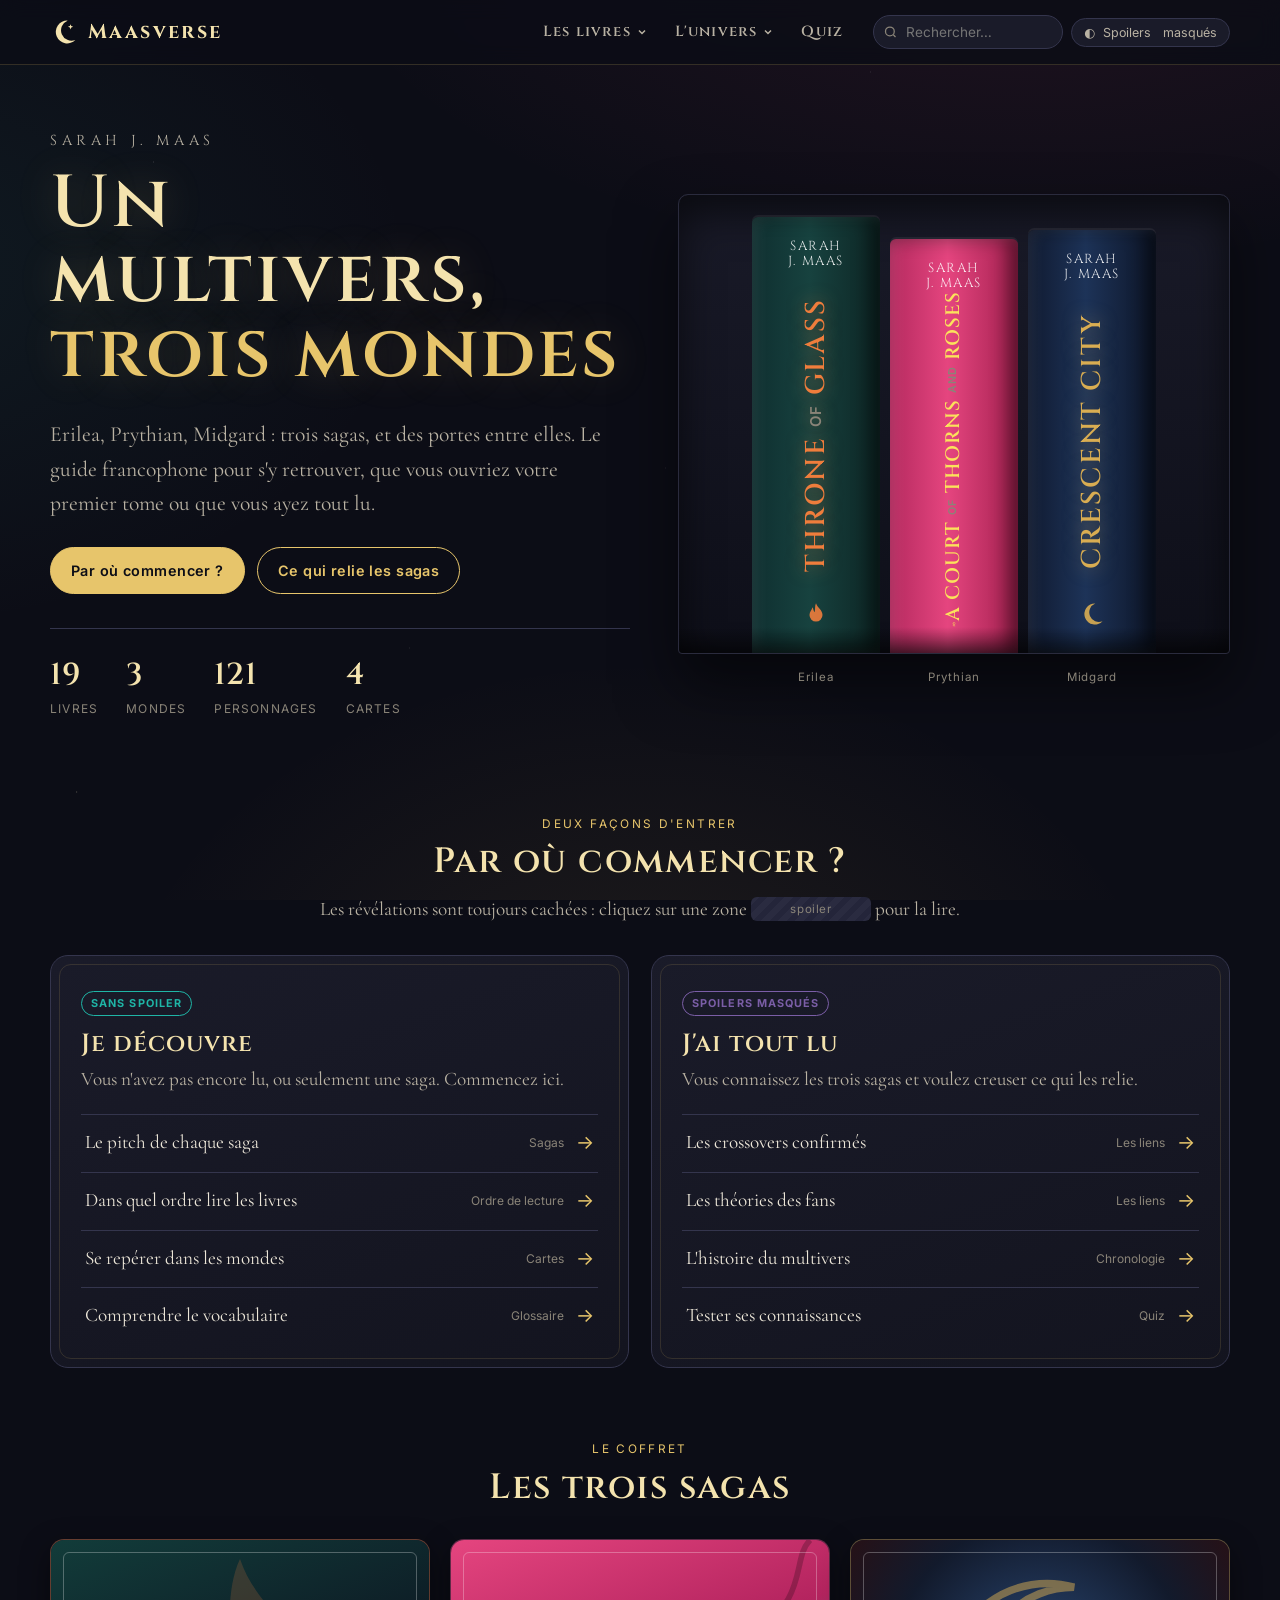
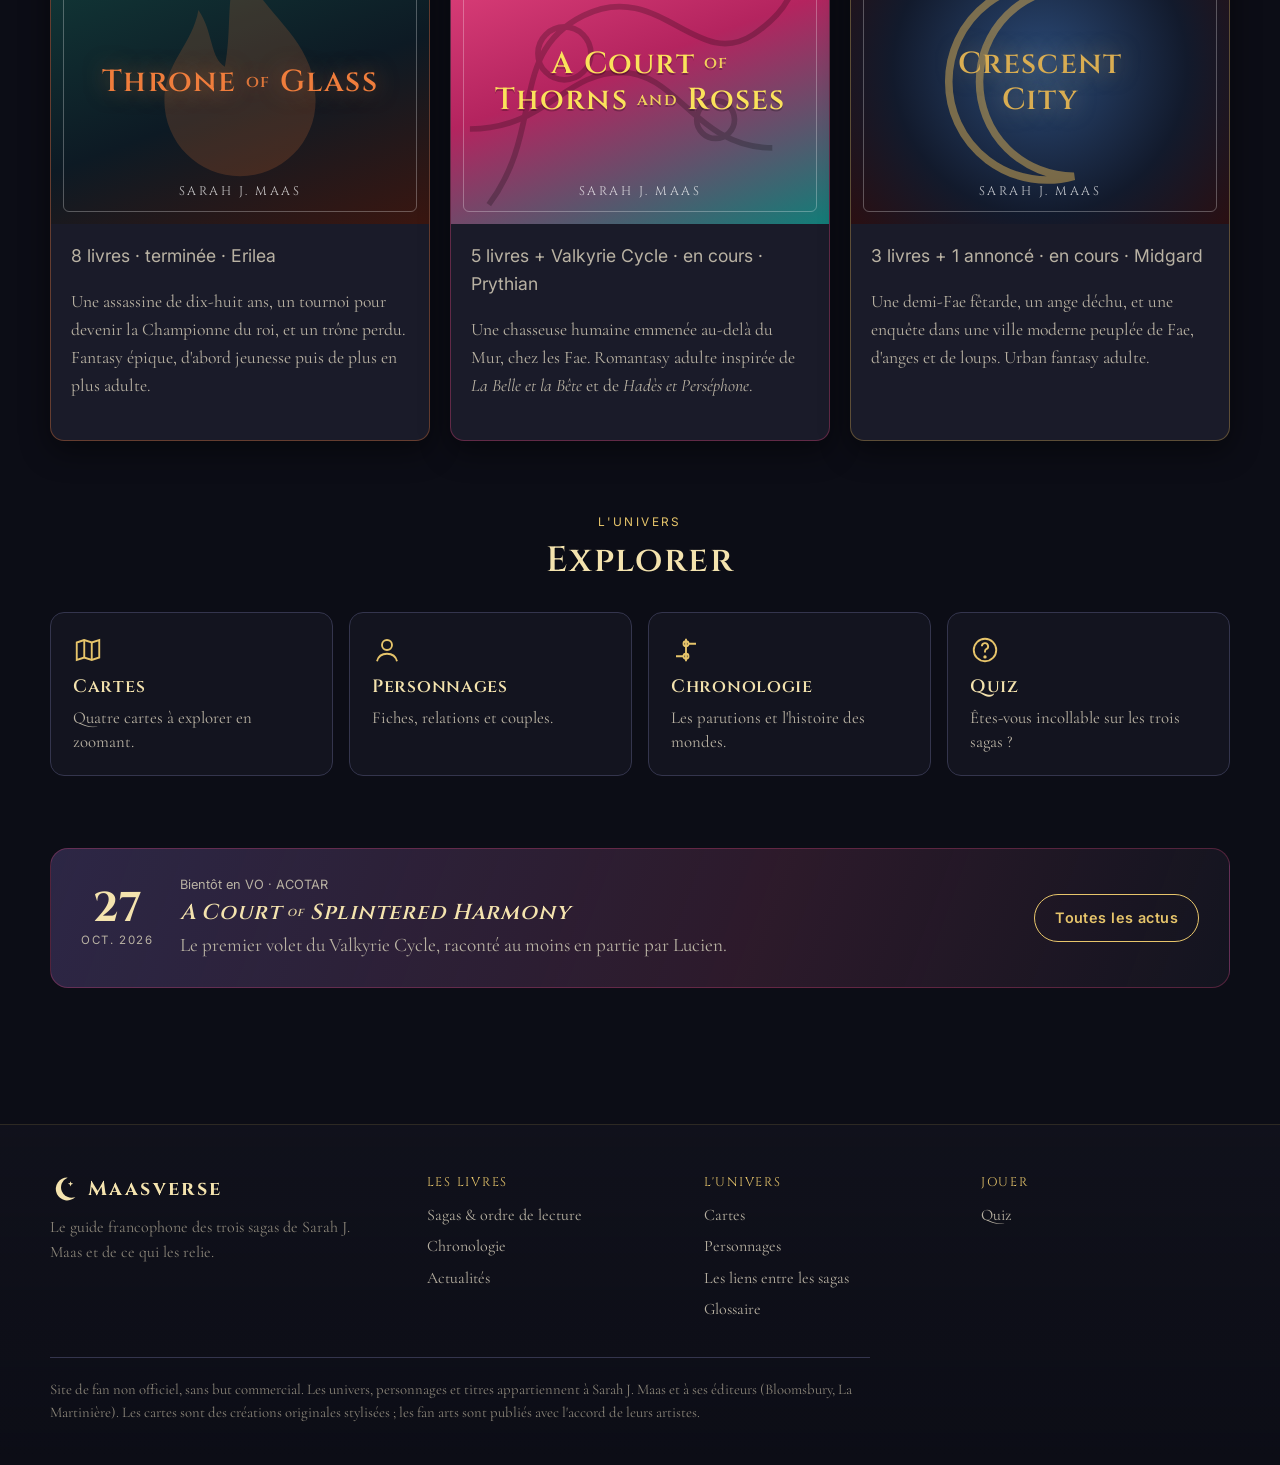
==== commit 427d7681: "Refonte visuelle : menu en rubriques, accueil en coffret, fiches façon couvertures Co-Authored-By: C" ====
--- a/index.html
+++ b/index.html
@@ -13,31 +13,95 @@
 </head>
 <body data-page="accueil">
   <main>
-    <section class="heros">
+    <section class="une">
       <div class="conteneur">
-        <div class="croissant" id="croissant"></div>
-        <p class="surtitre">SARAH J. MAAS</p>
-        <h1>Un multivers,<br>trois mondes</h1>
-        <p class="intro" style="margin-inline:auto">Erilea, Prythian, Midgard : trois sagas, trois mondes, et des portes entre eux.
-          Bienvenue dans le <strong>Maasverse</strong>, le guide francophone pour s'y retrouver, que vous commenciez à peine ou que vous ayez tout lu.</p>
-        <div class="actions">
-          <a class="btn" href="sagas.html#ordre">Par où commencer ?</a>
-          <a class="btn secondaire" href="liens.html">Comprendre les liens</a>
+        <div>
+          <p class="surtitre">SARAH J. MAAS</p>
+          <h1>Un multivers, <em>trois mondes</em></h1>
+          <p class="intro">Erilea, Prythian, Midgard : trois sagas, et des portes entre elles. Le guide francophone pour s'y retrouver, que vous ouvriez votre premier tome ou que vous ayez tout lu.</p>
+          <div class="actions">
+            <a class="btn" href="sagas.html#ordre">Par où commencer ?</a>
+            <a class="btn secondaire" href="liens.html">Ce qui relie les sagas</a>
+          </div>
+          <div class="chiffres">
+            <div><strong id="nbLivres">18</strong>livres</div>
+            <div><strong>3</strong>mondes</div>
+            <div><strong id="nbPersos">121</strong>personnages</div>
+            <div><strong>4</strong>cartes</div>
+          </div>
+        </div>
+        <div class="coffret-dos" aria-label="Les trois sagas">
+          <a class="dos tog" href="sagas.html#tog">
+            <span class="auteur">SARAH<br>J. MAAS</span>
+            <span class="titre-dos">Throne <small>of</small> Glass</span>
+            <svg class="embleme" viewBox="0 0 24 24" aria-hidden="true"><path fill="currentColor" d="M12 2c1.5 4.5 6 6 6 11a6 6 0 0 1-12 0c0-3 2.2-4.5 2.7-7.2 1.2 1.8.9 3.8 2.1 4.5.6-3 0-6 1.2-8.3z"/></svg>
+            <span class="etiquette-dos">Erilea</span>
+          </a>
+          <a class="dos acotar" href="sagas.html#acotar">
+            <span class="auteur">SARAH<br>J. MAAS</span>
+            <span class="titre-dos">A Court <small>of</small> Thorns <small>and</small> Roses</span>
+            <svg class="embleme" viewBox="0 0 24 24" aria-hidden="true"><g fill="none" stroke="currentColor" stroke-width="1.6"><circle cx="12" cy="10" r="4.5"/><path d="M12 5.5c-2 2-2 5 0 9M12 14.5V22M12 18c-2-1-4-1-5 0M12 19c2-1 4-1 5 0"/></g></svg>
+            <span class="etiquette-dos">Prythian</span>
+          </a>
+          <a class="dos cc" href="sagas.html#cc">
+            <span class="auteur">SARAH<br>J. MAAS</span>
+            <span class="titre-dos">Crescent City</span>
+            <svg class="embleme" viewBox="0 0 64 64" aria-hidden="true"><path fill="currentColor" d="M40 6a26 26 0 1 0 18 44A22 22 0 1 1 40 6z"/></svg>
+            <span class="etiquette-dos">Midgard</span>
+          </a>
         </div>
       </div>
     </section>
 
     <section class="section">
       <div class="conteneur">
-        <div class="ornement"><svg viewBox="0 0 24 24"><path fill="currentColor" d="M12 2l2.2 7.8L22 12l-7.8 2.2L12 22l-2.2-7.8L2 12l7.8-2.2z"/></svg></div>
+        <div class="titre-section">
+          <p class="eyebrow">Deux façons d'entrer</p>
+          <h2>Par où commencer ?</h2>
+          <p>Les révélations sont toujours cachées : cliquez sur une zone <span class="spoiler">comme celle-ci</span> pour la lire.</p>
+        </div>
+        <div class="parcours">
+          <article class="chemin">
+            <span class="badge confirme">Sans spoiler</span>
+            <h3 style="margin-top:12px">Je découvre</h3>
+            <p>Vous n'avez pas encore lu, ou seulement une saga. Commencez ici.</p>
+            <ul>
+              <li><a href="sagas.html">Le pitch de chaque saga <span>Sagas</span></a></li>
+              <li><a href="sagas.html#ordre">Dans quel ordre lire les livres <span>Ordre de lecture</span></a></li>
+              <li><a href="cartes.html">Se repérer dans les mondes <span>Cartes</span></a></li>
+              <li><a href="glossaire.html">Comprendre le vocabulaire <span>Glossaire</span></a></li>
+            </ul>
+          </article>
+          <article class="chemin">
+            <span class="badge theorie">Spoilers masqués</span>
+            <h3 style="margin-top:12px">J'ai tout lu</h3>
+            <p>Vous connaissez les trois sagas et voulez creuser ce qui les relie.</p>
+            <ul>
+              <li><a href="liens.html">Les crossovers confirmés <span>Les liens</span></a></li>
+              <li><a href="liens.html#theories">Les théories des fans <span>Les liens</span></a></li>
+              <li><a href="chronologie.html#multivers">L'histoire du multivers <span>Chronologie</span></a></li>
+              <li><a href="quiz.html">Tester ses connaissances <span>Quiz</span></a></li>
+            </ul>
+          </article>
+        </div>
+      </div>
+    </section>
+
+    <section class="section">
+      <div class="conteneur">
+        <div class="titre-section">
+          <p class="eyebrow">Le coffret</p>
+          <h2>Les trois sagas</h2>
+        </div>
         <div class="coffret">
           <a class="saga-carte tog" href="sagas.html#tog">
             <div class="bandeau">
               <svg class="motif" viewBox="0 0 200 150" preserveAspectRatio="xMidYMid slice"><path fill="currentColor" d="M100 10c10 30 40 40 40 75a40 40 0 0 1-80 0c0-20 15-30 18-48 8 12 6 25 14 30 4-20 0-40 8-57z"/></svg>
               <h3>Throne <span class="petit">of</span> Glass</h3>
+              <span class="auteur-couv">SARAH J. MAAS</span>
             </div>
             <div class="corps">
-              <p class="meta">8 livres · terminée · monde : Erilea</p>
+              <p class="meta">8 livres · terminée · Erilea</p>
               <p>Une assassine de dix-huit ans, un tournoi pour devenir la Championne du roi, et un trône perdu. Fantasy épique, d'abord jeunesse puis de plus en plus adulte.</p>
             </div>
           </a>
@@ -45,9 +109,10 @@
             <div class="bandeau">
               <svg class="motif" viewBox="0 0 200 150" preserveAspectRatio="xMidYMid slice"><g fill="none" stroke="currentColor" stroke-width="3"><path d="M20 140c30-40 10-80 50-100s60 30 90 10 20-40 30-50"/><path d="M10 100c40 0 50-30 80-30s40 40 80 40"/><circle cx="60" cy="60" r="14"/><circle cx="140" cy="95" r="10"/></g></svg>
               <h3>A Court <span class="petit">of</span><br>Thorns <span class="petit">and</span> Roses</h3>
+              <span class="auteur-couv">SARAH J. MAAS</span>
             </div>
             <div class="corps">
-              <p class="meta">5 livres + Valkyrie Cycle · en cours · monde : Prythian</p>
+              <p class="meta">5 livres + Valkyrie Cycle · en cours · Prythian</p>
               <p>Une chasseuse humaine emmenée au-delà du Mur, chez les Fae. Romantasy adulte inspirée de <em>La Belle et la Bête</em> et de <em>Hadès et Perséphone</em>.</p>
             </div>
           </a>
@@ -55,9 +120,10 @@
             <div class="bandeau">
               <svg class="motif" viewBox="0 0 200 150" preserveAspectRatio="xMidYMid meet"><path fill="none" stroke="currentColor" stroke-width="4" d="M118 25a52 52 0 1 0 0 100a44 44 0 1 1 0-100z"/></svg>
               <h3>Crescent<br>City</h3>
+              <span class="auteur-couv">SARAH J. MAAS</span>
             </div>
             <div class="corps">
-              <p class="meta">3 livres + 1 annoncé · en cours · monde : Midgard</p>
+              <p class="meta">3 livres + 1 annoncé · en cours · Midgard</p>
               <p>Une demi-Fae fêtarde, un ange déchu, et une enquête dans une ville moderne peuplée de Fae, d'anges et de loups. Urban fantasy adulte.</p>
             </div>
           </a>
@@ -66,29 +132,38 @@
     </section>
 
     <section class="section">
-      <div class="conteneur grille grille-2" style="align-items:center">
-        <div>
-          <h2>Explorer le Maasverse</h2>
-          <p class="intro">Tout est sur le site, mais les révélations sont cachées : cliquez sur une zone <span class="spoiler">comme celle-ci, par exemple</span> pour la révéler, ou utilisez le bouton « Spoilers » en haut de la page pour tout afficher.</p>
-          <div class="grille grille-2" style="margin-top:20px">
-            <a class="carte" href="cartes.html"><svg class="icone" viewBox="0 0 24 24" fill="none" stroke="currentColor" stroke-width="1.5"><path d="M9 4L3 6v14l6-2 6 2 6-2V4l-6 2-6-2z"/><path d="M9 4v14M15 6v14"/></svg><h3>Cartes</h3><p>Erilea, Prythian, Midgard et Lunathion, à explorer en zoomant.</p></a>
-            <a class="carte" href="personnages.html"><svg class="icone" viewBox="0 0 24 24" fill="none" stroke="currentColor" stroke-width="1.5"><circle cx="12" cy="8" r="4"/><path d="M4 21c1-4 4-6 8-6s7 2 8 6"/></svg><h3>Personnages</h3><p id="nbPersos">Fiches, relations et couples.</p></a>
-            <a class="carte" href="chronologie.html"><svg class="icone" viewBox="0 0 24 24" fill="none" stroke="currentColor" stroke-width="1.5"><path d="M12 3v18"/><circle cx="12" cy="7" r="2"/><circle cx="12" cy="17" r="2"/><path d="M14 7h6M4 17h6"/></svg><h3>Chronologie</h3><p>Les parutions et l'histoire du multivers.</p></a>
-            <a class="carte" href="quiz.html"><svg class="icone" viewBox="0 0 24 24" fill="none" stroke="currentColor" stroke-width="1.5"><circle cx="12" cy="12" r="9"/><path d="M9.5 9a2.5 2.5 0 1 1 3.5 2.3c-.6.3-1 .9-1 1.6V14"/><circle cx="12" cy="17.5" r=".6" fill="currentColor"/></svg><h3>Quiz</h3><p>Êtes-vous incollable sur les trois sagas ?</p></a>
-          </div>
+      <div class="conteneur">
+        <div class="titre-section">
+          <p class="eyebrow">L'univers</p>
+          <h2>Explorer</h2>
         </div>
-        <div data-fanart="accueil" data-label="Fan art à la une : à venir" style="aspect-ratio:4/5"></div>
+        <div class="tuiles">
+          <a class="tuile" href="cartes.html"><svg viewBox="0 0 24 24" fill="none" stroke="currentColor" stroke-width="1.5"><path d="M9 4L3 6v14l6-2 6 2 6-2V4l-6 2-6-2z"/><path d="M9 4v14M15 6v14"/></svg><h3>Cartes</h3><p>Quatre cartes à explorer en zoomant.</p></a>
+          <a class="tuile" href="personnages.html"><svg viewBox="0 0 24 24" fill="none" stroke="currentColor" stroke-width="1.5"><circle cx="12" cy="8" r="4"/><path d="M4 21c1-4 4-6 8-6s7 2 8 6"/></svg><h3>Personnages</h3><p>Fiches, relations et couples.</p></a>
+          <a class="tuile" href="chronologie.html"><svg viewBox="0 0 24 24" fill="none" stroke="currentColor" stroke-width="1.5"><path d="M12 3v18"/><circle cx="12" cy="7" r="2"/><circle cx="12" cy="17" r="2"/><path d="M14 7h6M4 17h6"/></svg><h3>Chronologie</h3><p>Les parutions et l'histoire des mondes.</p></a>
+          <a class="tuile" href="quiz.html"><svg viewBox="0 0 24 24" fill="none" stroke="currentColor" stroke-width="1.5"><circle cx="12" cy="12" r="9"/><path d="M9.5 9a2.5 2.5 0 1 1 3.5 2.3c-.6.3-1 .9-1 1.6V14"/><circle cx="12" cy="17.5" r=".6" fill="currentColor"/></svg><h3>Quiz</h3><p>Êtes-vous incollable sur les trois sagas ?</p></a>
+        </div>
+      </div>
+    </section>
+
+    <section class="section" id="sectionFanart" hidden>
+      <div class="conteneur">
+        <div class="titre-section"><p class="eyebrow">Fan art</p><h2>À la une</h2></div>
+        <div data-fanart="accueil" style="aspect-ratio:16/9;max-width:900px;margin:0 auto"></div>
       </div>
     </section>
 
     <section class="section">
       <div class="conteneur">
-        <div class="carte" style="text-align:center;padding:34px">
-          <p class="meta">ACTU</p>
-          <h2><em>A Court <span class="petit">of</span> Splintered Harmony</em></h2>
-          <p class="intro" style="margin-inline:auto">Le premier volet du <strong>Valkyrie Cycle</strong> (ACOTAR) sort le <strong>27 octobre 2026</strong> en VO, raconté (au moins en partie) par Lucien.</p>
-          <a class="btn secondaire" href="actus.html">Toutes les actus</a>
-        </div>
+        <a class="bandeau-actu" href="actus.html" style="text-decoration:none;color:inherit">
+          <div class="date-actu"><strong>27</strong><span>oct. 2026</span></div>
+          <div>
+            <p class="meta" style="margin:0 0 4px">Bientôt en VO · ACOTAR</p>
+            <h3><em>A Court <span class="petit">of</span> Splintered Harmony</em></h3>
+            <p>Le premier volet du Valkyrie Cycle, raconté au moins en partie par Lucien.</p>
+          </div>
+          <span class="btn secondaire">Toutes les actus</span>
+        </a>
       </div>
     </section>
   </main>
@@ -101,8 +176,9 @@
   <script src="assets/js/app.js"></script>
   <script>
     document.addEventListener("DOMContentLoaded", function () {
-      document.getElementById("croissant").innerHTML = MAAS.ICONE_CROISSANT;
-      document.getElementById("nbPersos").textContent = MAAS.personnages.length + " fiches, leurs relations et les couples.";
+      document.getElementById("nbPersos").textContent = MAAS.personnages.length;
+      document.getElementById("nbLivres").textContent = MAAS.livres.length;
+      if ((MAAS.fanarts.accueil || {}).image) document.getElementById("sectionFanart").hidden = false;
     });
   </script>
 </body>
--- a/assets/css/style.css
+++ b/assets/css/style.css
@@ -108,14 +108,33 @@
   display: flex; align-items: center; gap: 10px;
 }
 .logo svg { width: 28px; height: 28px; }
-.nav { display: flex; gap: 2px; flex-wrap: wrap; margin-left: auto; }
-.nav a {
-  font-family: var(--f-ui); font-size: .82rem; letter-spacing: .04em;
-  color: var(--texte-doux); text-decoration: none;
-  padding: 8px 8px; border-radius: 8px;
-}
-.nav a:hover { color: var(--texte); background: var(--surface); }
-.nav a[aria-current="page"] { color: var(--or); background: rgba(231,197,107,.08); }
+.nav { display: flex; gap: 4px; align-items: center; margin-left: auto; }
+.nav-lien {
+  display: inline-flex; align-items: center; gap: 6px;
+  font-family: var(--f-titre); font-size: .92rem; font-weight: 600; letter-spacing: .08em;
+  color: var(--texte-doux); text-decoration: none; background: none; border: 0; cursor: pointer;
+  padding: 10px 12px; border-radius: 8px; position: relative;
+}
+.nav-lien:hover, .nav-lien[aria-expanded="true"] { color: var(--or-pale); }
+.nav-lien.actif { color: var(--or); }
+.nav-lien.actif::after { content: ""; position: absolute; left: 12px; right: 12px; bottom: 4px; height: 1px; background: var(--or); }
+.nav-lien svg { transition: transform .2s; }
+.nav-lien[aria-expanded="true"] svg { transform: rotate(180deg); }
+.nav-groupe { position: relative; }
+.sous-menu {
+  position: absolute; top: calc(100% + 6px); left: -8px; min-width: 300px; padding: 10px;
+  background: var(--nuit-2); border: 1px solid rgba(231,197,107,.22); border-radius: 14px; box-shadow: var(--ombre);
+  display: none; z-index: 60;
+}
+.sous-menu::before { content: ""; position: absolute; left: 0; right: 0; top: -10px; height: 10px; }
+.nav-groupe > button[aria-expanded="true"] + .sous-menu { display: block; }
+@media (hover: hover) and (min-width: 1081px) { .nav-groupe:hover .sous-menu { display: block; } }
+.sous-titre { display: none; }
+.sous-menu a { display: block; padding: 10px 12px; border-radius: 10px; text-decoration: none; color: var(--texte); }
+.sous-menu a strong { display: block; font-family: var(--f-titre); font-weight: 600; letter-spacing: .04em; font-size: .98rem; color: var(--or-pale); }
+.sous-menu a span { display: block; font-family: var(--f-ui); font-size: .76rem; color: var(--texte-faible); margin-top: 2px; }
+.sous-menu a:hover { background: var(--surface); }
+.sous-menu a[aria-current="page"] { background: rgba(231,197,107,.08); }
 
 .outils { display: flex; align-items: center; gap: 8px; }
 .btn-menu { display: none; }
@@ -509,28 +528,174 @@
 .terme.cible { border-color: var(--or); box-shadow: 0 0 0 2px rgba(231,197,107,.25); }
 
 /* ---------- Pied de page ---------- */
-.pied { border-top: 1px solid rgba(231,197,107,.15); padding: 34px 0 44px; margin-top: 60px; color: var(--texte-faible); font-size: 1rem; }
-.pied .conteneur { display: flex; justify-content: space-between; gap: 20px; flex-wrap: wrap; }
-.pied p { margin: 0; max-width: 640px; }
+.pied { border-top: 1px solid rgba(231,197,107,.15); padding: 48px 0 40px; margin-top: 80px; color: var(--texte-faible); font-size: 1rem;
+  background: linear-gradient(180deg, rgba(19,20,31,.6), var(--nuit)); }
+.pied-grille { display: grid; grid-template-columns: 1.4fr 1fr 1fr 1fr; gap: 28px; }
+.pied-marque p { max-width: 300px; margin-top: 10px; }
+.pied-titre { font-family: var(--f-titre); letter-spacing: .14em; text-transform: uppercase; font-size: .78rem; color: var(--or); margin-bottom: 10px; }
+.pied ul { list-style: none; margin: 0; padding: 0; display: grid; gap: 6px; }
+.pied ul a { color: var(--texte-doux); text-decoration: none; }
+.pied ul a:hover { color: var(--or-pale); }
+.pied-mentions { margin: 34px 0 0; padding-top: 20px; border-top: 1px solid var(--bord); font-size: .92rem; max-width: 820px; }
+
+/* ==========================================================
+   Accueil v2 : le coffret de livres
+   ========================================================== */
+.une { padding: 64px 0 40px; }
+.une .conteneur { display: grid; grid-template-columns: minmax(0, 1.05fr) minmax(0, 1fr); gap: 48px; align-items: center; }
+.une .surtitre { font-family: var(--f-titre); letter-spacing: .32em; color: var(--texte-doux); font-size: .9rem; margin-bottom: 14px; }
+.une h1 { font-size: clamp(2.6rem, 6vw, 4.6rem); line-height: 1.02; margin-bottom: .35em; text-shadow: 0 0 40px rgba(231,197,107,.22); text-wrap: balance; }
+.une h1 em { font-style: normal; color: var(--or); }
+.une .intro { margin-bottom: 26px; }
+.une .actions { display: flex; gap: 12px; flex-wrap: wrap; }
+.chiffres { display: flex; gap: 28px; margin-top: 34px; padding-top: 22px; border-top: 1px solid var(--bord); flex-wrap: wrap; }
+.chiffres div { font-family: var(--f-ui); font-size: .75rem; letter-spacing: .1em; text-transform: uppercase; color: var(--texte-faible); }
+.chiffres strong { display: block; font-family: var(--f-titre); font-size: 1.9rem; letter-spacing: .02em; color: var(--or-pale); text-transform: none; font-weight: 600; }
+
+/* le coffret : trois dos de livres côte à côte */
+.coffret-dos {
+  display: flex; justify-content: center; align-items: flex-end; gap: 10px; height: 460px;
+  padding: 22px 26px 0; border-radius: 10px 10px 4px 4px; position: relative;
+  background: linear-gradient(180deg, #191a28, #0e0f19); border: 1px solid #2a2b3d;
+  box-shadow: inset 0 18px 40px rgba(0,0,0,.6), 0 30px 60px rgba(0,0,0,.5);
+}
+.coffret-dos::after { content: ""; position: absolute; left: 0; right: 0; bottom: 0; height: 26px; background: linear-gradient(180deg, transparent, rgba(0,0,0,.55)); border-radius: 0 0 4px 4px; pointer-events: none; }
+.dos {
+  flex: 0 1 118px; height: 100%; border-radius: 6px 6px 0 0; text-decoration: none; position: relative;
+  display: flex; flex-direction: column; align-items: center; justify-content: space-between; padding: 22px 0 26px;
+  box-shadow: inset 6px 0 14px rgba(255,255,255,.07), inset -10px 0 18px rgba(0,0,0,.45), 0 -2px 0 rgba(255,255,255,.06);
+  transition: transform .35s cubic-bezier(.2,.8,.2,1);
+}
+.dos:hover, .dos:focus-visible { transform: translateY(-26px); }
+.dos .auteur { font-family: var(--f-titre); font-size: .82rem; letter-spacing: .12em; line-height: 1.15; text-align: center; color: rgba(255,255,255,.85); }
+.dos .titre-dos {
+  writing-mode: vertical-rl; transform: rotate(180deg);
+  font-family: var(--f-titre); font-weight: 600; font-size: 1.7rem; letter-spacing: .08em; white-space: nowrap; text-transform: uppercase;
+}
+.dos .titre-dos small { font-size: .55em; letter-spacing: .1em; }
+.dos .embleme { width: 26px; height: 26px; opacity: .9; }
+.dos.tog { background: linear-gradient(90deg, #0f2f30, #17423f 45%, #0d2524); color: var(--tog); }
+.dos.tog .titre-dos { text-shadow: 0 0 18px rgba(239,125,60,.55); }
+.dos.acotar .titre-dos { font-size: 1.22rem; letter-spacing: .05em; }
+.dos.tog { height: 100%; } .dos.acotar { height: 95%; } .dos.cc { height: 97%; }
+.dos { flex-basis: 128px; }
+.dos.acotar { background: linear-gradient(90deg, #b52a5f, #e5457f 45%, #a3204f); color: #fbe25b; }
+.dos.cc { background: linear-gradient(90deg, #101a30, #1d3358 45%, #0d1527); color: var(--cc); }
+.dos.cc .titre-dos { text-shadow: 0 0 18px rgba(217,173,82,.5); }
+.etiquette-dos { position: absolute; bottom: -34px; left: 0; right: 0; text-align: center; font-family: var(--f-ui); font-size: .72rem; letter-spacing: .08em; color: var(--texte-faible); }
+
+/* Titres de section avec un petit ornement */
+.titre-section { text-align: center; margin-bottom: 30px; }
+.titre-section .eyebrow { font-family: var(--f-ui); font-size: .74rem; letter-spacing: .2em; text-transform: uppercase; color: var(--or); margin-bottom: 8px; }
+.titre-section h2 { margin-bottom: .3em; text-wrap: balance; }
+.titre-section p { color: var(--texte-doux); max-width: 640px; margin: 0 auto; }
+
+/* Deux parcours */
+.parcours { display: grid; grid-template-columns: 1fr 1fr; gap: 22px; }
+.chemin { border-radius: 18px; padding: 30px 30px 24px; position: relative; overflow: hidden; border: 1px solid var(--bord);
+  background: linear-gradient(160deg, var(--surface), var(--nuit-2)); }
+.chemin::before { content: ""; position: absolute; inset: 8px; border: 1px solid rgba(231,197,107,.14); border-radius: 12px; pointer-events: none; }
+.chemin h3 { font-size: 1.55rem; margin-bottom: 6px; }
+.chemin > p { color: var(--texte-doux); }
+.chemin ul { list-style: none; margin: 18px 0 0; padding: 0; display: grid; gap: 2px; }
+.chemin li a { display: flex; justify-content: space-between; align-items: center; gap: 12px; padding: 12px 4px; border-top: 1px solid var(--bord); text-decoration: none; color: var(--texte); }
+.chemin li a:hover { color: var(--or-pale); }
+.chemin li a::after { content: "→"; color: var(--or); font-family: var(--f-ui); transition: transform .2s; }
+.chemin li a:hover::after { transform: translateX(4px); }
+.chemin li a span { font-family: var(--f-ui); font-size: .75rem; color: var(--texte-faible); margin-left: auto; }
+
+/* Couvertures des sagas : cadre intérieur comme sur les livres */
+.saga-carte .bandeau::after { content: ""; position: absolute; inset: 12px; border: 1px solid rgba(255,255,255,.28); border-radius: 6px; pointer-events: none; }
+.saga-carte .bandeau .auteur-couv { position: absolute; bottom: 22px; left: 0; right: 0; text-align: center; font-family: var(--f-titre); font-size: .78rem; letter-spacing: .2em; color: rgba(255,255,255,.75); z-index: 1; }
+
+/* Tuiles d'exploration */
+.tuiles { display: grid; grid-template-columns: repeat(4, 1fr); gap: 16px; }
+.tuile { display: flex; flex-direction: column; gap: 8px; padding: 22px; border-radius: 14px; text-decoration: none; color: var(--texte);
+  border: 1px solid var(--bord); background: var(--nuit-2); transition: border-color .2s, transform .2s; }
+.tuile:hover { border-color: rgba(231,197,107,.5); transform: translateY(-3px); color: var(--texte); }
+.tuile svg { width: 30px; height: 30px; color: var(--or); }
+.tuile h3 { margin: 4px 0 0; font-size: 1.12rem; }
+.tuile p { margin: 0; color: var(--texte-doux); font-size: 1.05rem; line-height: 1.4; }
+
+/* Bandeau actu */
+.bandeau-actu { display: grid; grid-template-columns: auto 1fr auto; gap: 26px; align-items: center; padding: 26px 30px; border-radius: 18px;
+  background: linear-gradient(110deg, rgba(91,74,140,.35), rgba(229,69,127,.12) 60%, transparent), var(--nuit-2); border: 1px solid rgba(229,69,127,.3); }
+.bandeau-actu .date-actu { font-family: var(--f-titre); text-align: center; color: var(--or-pale); line-height: 1; }
+.bandeau-actu .date-actu strong { display: block; font-size: 2.6rem; }
+.bandeau-actu .date-actu span { font-family: var(--f-ui); font-size: .72rem; letter-spacing: .14em; text-transform: uppercase; color: var(--texte-doux); }
+.bandeau-actu h3 { margin: 0 0 4px; font-size: 1.35rem; }
+.bandeau-actu p { margin: 0; color: var(--texte-doux); }
+
+/* En-tête des pages intérieures */
+.entete-page { padding: 50px 0 22px; position: relative; }
+.entete-page .surtitre { font-family: var(--f-ui); letter-spacing: .14em; font-size: .74rem; text-transform: uppercase; color: var(--texte-faible); margin-bottom: 14px; }
+.entete-page .surtitre a { color: var(--texte-doux); text-decoration: none; }
+.entete-page .surtitre a:hover { color: var(--or); }
+.entete-page .surtitre span { color: var(--or); margin: 0 6px; }
+.entete-page h1 { text-wrap: balance; margin-bottom: .25em; }
+.entete-page h1::after { content: ""; display: block; width: 120px; height: 2px; margin: 18px auto 0;
+  background: linear-gradient(90deg, var(--tog), var(--acotar), var(--cc)); border-radius: 2px; }
+
+/* Fiches personnages façon couverture */
+.perso .fanart:not(.rempli) { border-radius: 0; }
+.perso.tog .fanart:not(.rempli) { background: linear-gradient(165deg, #17423f, #0d1f22 70%); }
+.perso.acotar .fanart:not(.rempli) { background: linear-gradient(165deg, #8f1f4d, #3b1028 75%); }
+.perso.cc .fanart:not(.rempli) { background: radial-gradient(circle at 50% 40%, #22385c, #0f1626 70%); }
+.perso .fanart:not(.rempli)::after { content: ""; position: absolute; inset: 9px; border: 1px solid rgba(255,255,255,.18); border-radius: 4px; }
+.perso .initiales { font-size: 2.8rem; background: none; }
+.perso.tog .initiales { color: rgba(239,125,60,.85); text-shadow: 0 0 20px rgba(239,125,60,.4); }
+.perso.acotar .initiales { color: rgba(251,226,91,.85); }
+.perso.cc .initiales { color: rgba(217,173,82,.9); text-shadow: 0 0 20px rgba(217,173,82,.35); }
+.perso .mention-fanart { color: rgba(255,255,255,.4); bottom: 16px; }
+.modale .boite > .fanart:not(.rempli) { border: 0; }
+.galerie { grid-template-columns: repeat(auto-fill, minmax(178px, 1fr)); }
+
+/* Livres : cadre doré intérieur, comme une couverture */
+.livre::after { content: ""; position: absolute; inset: 7px; border: 1px solid rgba(255,255,255,.22); border-radius: 6px; pointer-events: none; }
+
+@media (max-width: 900px) {
+  .une .conteneur { grid-template-columns: 1fr; gap: 56px; }
+  .coffret-dos { height: 380px; max-width: 460px; margin: 0 auto; width: 100%; }
+  .parcours { grid-template-columns: 1fr; }
+  .tuiles { grid-template-columns: 1fr 1fr; }
+  .bandeau-actu { grid-template-columns: 1fr; text-align: center; }
+}
+@media (max-width: 640px) {
+  .une { padding-top: 36px; }
+  .coffret-dos { height: 320px; gap: 6px; padding: 16px 14px 0; }
+  .dos .titre-dos { font-size: 1.15rem; }
+  .dos.acotar .titre-dos { font-size: .9rem; }
+  .chemin li a span { display: none; }
+  .dos .auteur { font-size: .66rem; }
+  .tuiles { grid-template-columns: 1fr; }
+  .pied-grille { grid-template-columns: 1fr; }
+  .chemin { padding: 24px 20px 18px; }
+}
 
 /* Accessibilité */
 .visuellement-cache { position: absolute !important; width: 1px; height: 1px; overflow: hidden; clip: rect(0 0 0 0); white-space: nowrap; }
 :focus-visible { outline: 2px solid var(--or); outline-offset: 2px; }
 
 /* ---------- Responsive ---------- */
-@media (max-width: 1440px) {
+@media (max-width: 1240px) {
   .interrupteur .texte-long { display: none; }
   .recherche input { width: 150px; }
 }
-@media (max-width: 1240px) {
-  .nav { display: none; position: absolute; top: 100%; left: 0; right: 0; flex-direction: column; background: var(--nuit-2); padding: 10px 16px 16px; border-bottom: 1px solid var(--bord); }
+@media (max-width: 1080px) {
+  .nav { display: none; position: absolute; top: 100%; left: 0; right: 0; flex-direction: column; align-items: stretch; gap: 0;
+    background: var(--nuit-2); padding: 8px 16px 18px; border-bottom: 1px solid var(--bord); max-height: calc(100vh - 64px); overflow: auto; }
   .nav.ouvert { display: flex; }
-  .nav a { font-size: .95rem; padding: 10px 12px; }
+  .nav-groupe > button { display: none; }
+  .sous-menu { display: block; position: static; box-shadow: none; border: 0; background: none; padding: 6px 0; min-width: 0; }
+  .sous-titre { display: block; font-family: var(--f-ui); font-size: .7rem; text-transform: uppercase; letter-spacing: .14em; color: var(--texte-faible); margin: 10px 12px 2px; }
+  .nav > .nav-lien { padding: 10px 12px; }
+  .nav-lien.actif::after { display: none; }
   .btn-menu {
     display: inline-grid; place-items: center; width: 40px; height: 40px; border-radius: 10px;
-    border: 1px solid var(--bord); background: var(--surface); color: var(--texte); cursor: pointer; margin-left: auto;
+    border: 1px solid var(--bord); background: var(--surface); color: var(--texte); cursor: pointer;
   }
-  .outils { margin-left: 0; }
+  .outils { margin-left: auto; }
+  .pied-grille { grid-template-columns: 1fr 1fr; }
 }
 @media (max-width: 900px) {
   .coffret, .grille-3, .grille-4 { grid-template-columns: 1fr 1fr; }
@@ -558,3 +723,5 @@
   .compte { margin-left: 0; }
   .champ { min-width: 0; width: 100%; }
 }
+
+@media (prefers-reduced-motion: reduce) { *, *::before, *::after { transition: none !important; scroll-behavior: auto !important; } }
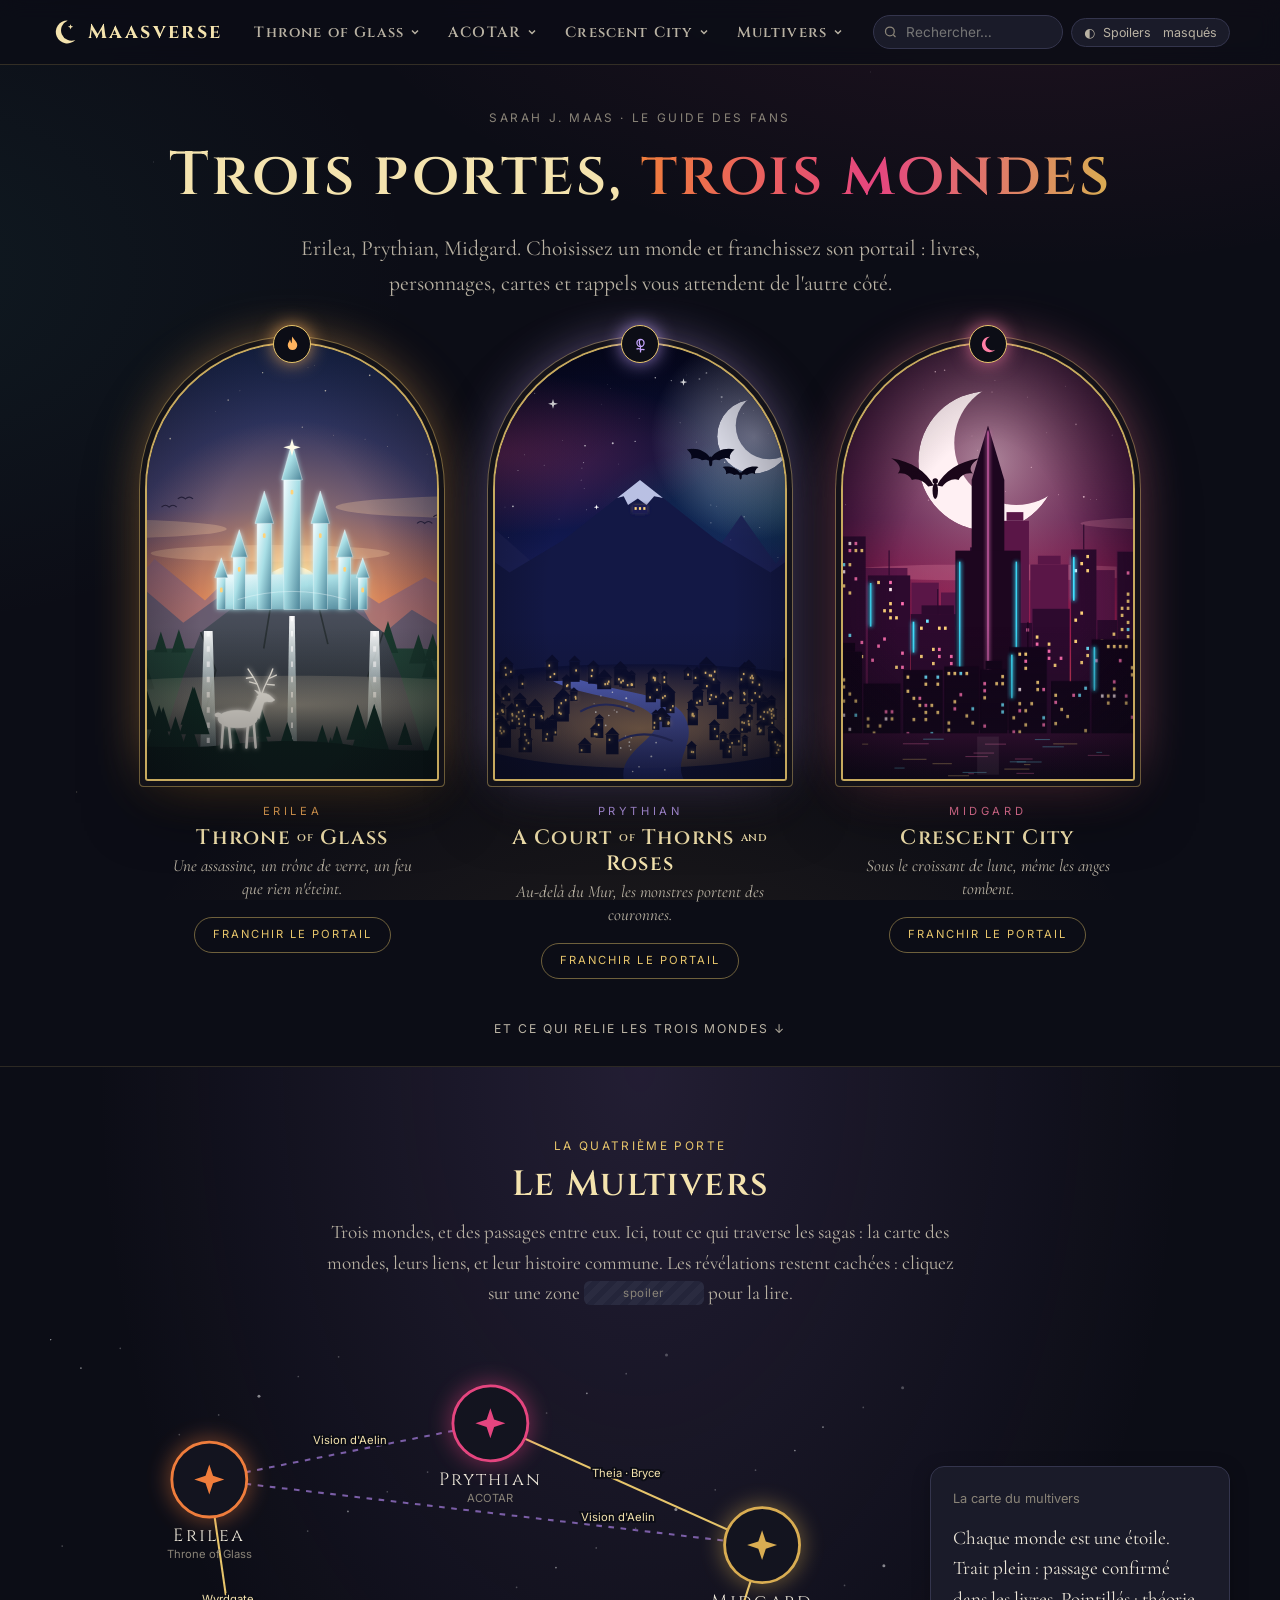
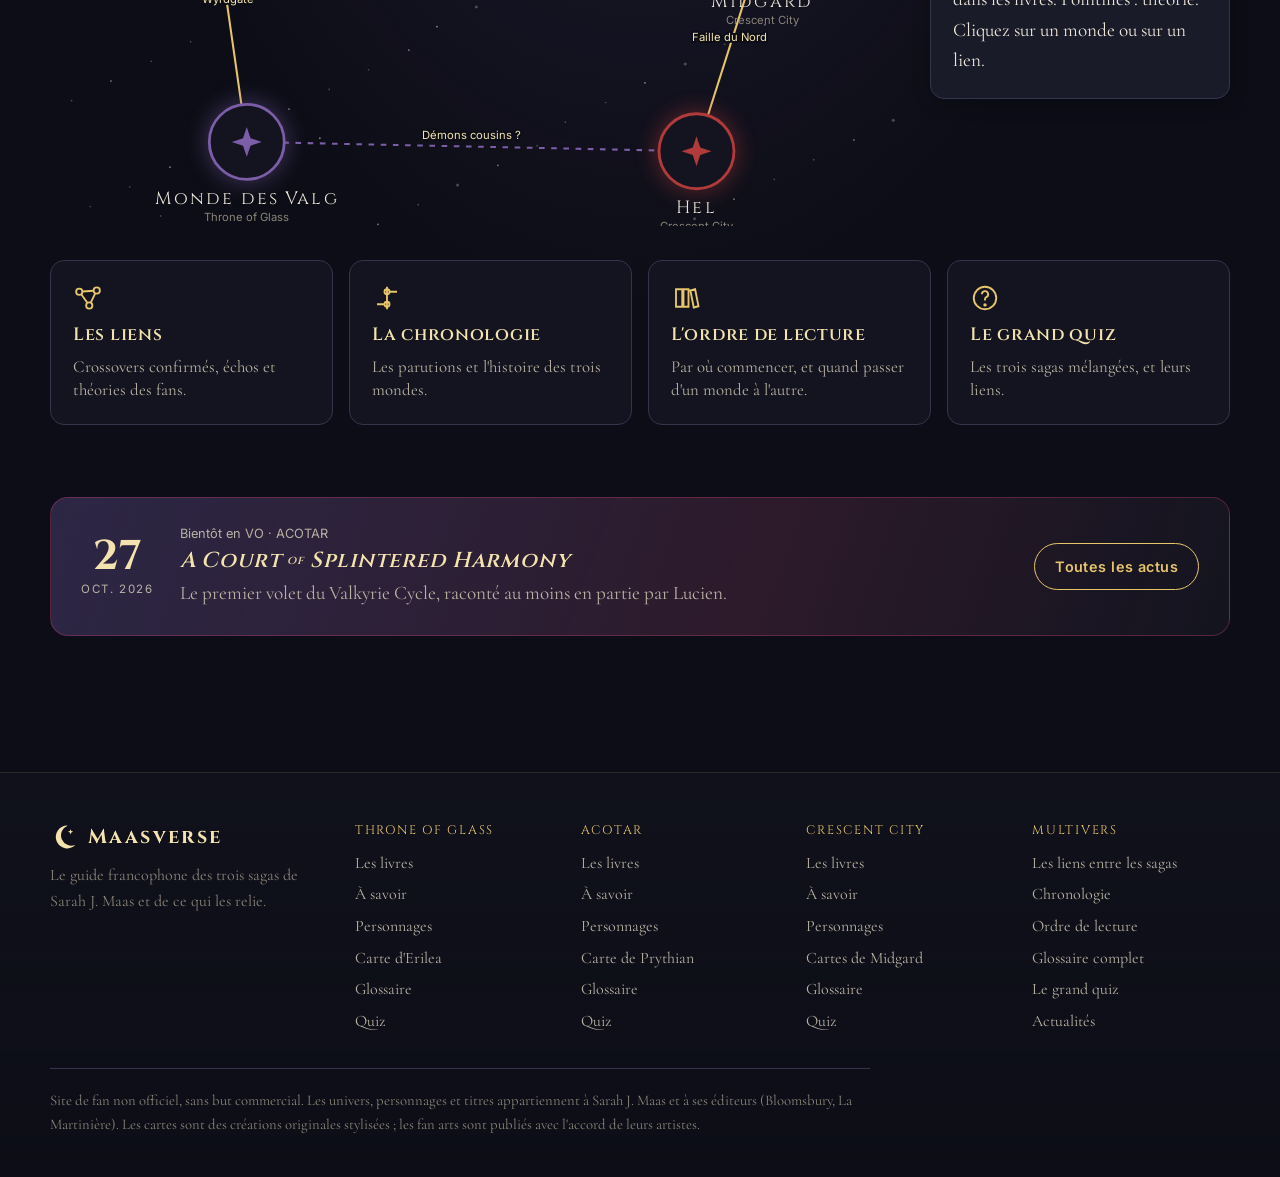
==== commit 01d47fed: "Trois univers : accueil à portails, une page par monde, résumés et fiches enrichis - Accueil : trois" ====
--- a/index.html
+++ b/index.html
@@ -3,7 +3,7 @@
 <head>
   <meta charset="utf-8">
   <meta name="viewport" content="width=device-width, initial-scale=1">
-  <title>Maasverse · Un multivers, trois mondes</title>
+  <title>Maasverse · Trois portes, trois mondes</title>
   <meta name="description" content="Site de fan francophone sur les sagas de Sarah J. Maas : Throne of Glass, ACOTAR et Crescent City, et ce qui les relie.">
   <link rel="icon" href="assets/img/favicon.svg" type="image/svg+xml">
   <link rel="preconnect" href="https://fonts.googleapis.com">
@@ -13,135 +13,63 @@
 </head>
 <body data-page="accueil">
   <main>
-    <section class="une">
-      <div class="conteneur">
-        <div>
-          <p class="surtitre">SARAH J. MAAS</p>
-          <h1>Un multivers, <em>trois mondes</em></h1>
-          <p class="intro">Erilea, Prythian, Midgard : trois sagas, et des portes entre elles. Le guide francophone pour s'y retrouver, que vous ouvriez votre premier tome ou que vous ayez tout lu.</p>
-          <div class="actions">
-            <a class="btn" href="sagas.html#ordre">Par où commencer ?</a>
-            <a class="btn secondaire" href="liens.html">Ce qui relie les sagas</a>
-          </div>
-          <div class="chiffres">
-            <div><strong id="nbLivres">18</strong>livres</div>
-            <div><strong>3</strong>mondes</div>
-            <div><strong id="nbPersos">121</strong>personnages</div>
-            <div><strong>4</strong>cartes</div>
-          </div>
-        </div>
-        <div class="coffret-dos" aria-label="Les trois sagas">
-          <a class="dos tog" href="sagas.html#tog">
-            <span class="auteur">SARAH<br>J. MAAS</span>
-            <span class="titre-dos">Throne <small>of</small> Glass</span>
-            <svg class="embleme" viewBox="0 0 24 24" aria-hidden="true"><path fill="currentColor" d="M12 2c1.5 4.5 6 6 6 11a6 6 0 0 1-12 0c0-3 2.2-4.5 2.7-7.2 1.2 1.8.9 3.8 2.1 4.5.6-3 0-6 1.2-8.3z"/></svg>
-            <span class="etiquette-dos">Erilea</span>
-          </a>
-          <a class="dos acotar" href="sagas.html#acotar">
-            <span class="auteur">SARAH<br>J. MAAS</span>
-            <span class="titre-dos">A Court <small>of</small> Thorns <small>and</small> Roses</span>
-            <svg class="embleme" viewBox="0 0 24 24" aria-hidden="true"><g fill="none" stroke="currentColor" stroke-width="1.6"><circle cx="12" cy="10" r="4.5"/><path d="M12 5.5c-2 2-2 5 0 9M12 14.5V22M12 18c-2-1-4-1-5 0M12 19c2-1 4-1 5 0"/></g></svg>
-            <span class="etiquette-dos">Prythian</span>
-          </a>
-          <a class="dos cc" href="sagas.html#cc">
-            <span class="auteur">SARAH<br>J. MAAS</span>
-            <span class="titre-dos">Crescent City</span>
-            <svg class="embleme" viewBox="0 0 64 64" aria-hidden="true"><path fill="currentColor" d="M40 6a26 26 0 1 0 18 44A22 22 0 1 1 40 6z"/></svg>
-            <span class="etiquette-dos">Midgard</span>
-          </a>
-        </div>
+    <section class="portails-une">
+      <div class="conteneur titre-portails">
+        <p class="surtitre">Sarah J. Maas · le guide des fans</p>
+        <h1>Trois portes, <em>trois mondes</em></h1>
+        <p class="intro">Erilea, Prythian, Midgard. Choisissez un monde et franchissez son portail : livres, personnages, cartes et rappels vous attendent de l'autre côté.</p>
       </div>
+      <div class="portails">
+        <a class="portail tog" href="tog.html" data-univers="tog">
+          <span class="arche"><span class="scene-hote" data-scene="tog"></span><span class="lueur"></span><span class="reflet-verre"></span></span>
+          <span class="cle-voute" aria-hidden="true"><svg viewBox="0 0 24 24"><path fill="currentColor" d="M12 2c1.5 4.5 6 6 6 11a6 6 0 0 1-12 0c0-3 2.2-4.5 2.7-7.2 1.2 1.8.9 3.8 2.1 4.5.6-3 0-6 1.2-8.3z"/></svg></span>
+          <span class="texte-portail">
+            <span class="monde">Erilea</span>
+            <strong>Throne <span class="petit">of</span> Glass</strong>
+            <span class="devise">Une assassine, un trône de verre, un feu que rien n'éteint.</span>
+            <span class="franchir">Franchir le portail</span>
+          </span>
+        </a>
+        <a class="portail acotar" href="acotar.html" data-univers="acotar">
+          <span class="arche"><span class="scene-hote" data-scene="acotar"></span><span class="lueur"></span><span class="reflet-verre"></span></span>
+          <span class="cle-voute" aria-hidden="true"><svg viewBox="0 0 24 24"><g fill="none" stroke="currentColor" stroke-width="1.6"><circle cx="12" cy="10" r="4.5"/><path d="M12 5.5c-2 2-2 5 0 9M12 14.5V22M12 18c-2-1-4-1-5 0M12 19c2-1 4-1 5 0"/></g></svg></span>
+          <span class="texte-portail">
+            <span class="monde">Prythian</span>
+            <strong>A Court <span class="petit">of</span> Thorns <span class="petit">and</span> Roses</strong>
+            <span class="devise">Au-delà du Mur, les monstres portent des couronnes.</span>
+            <span class="franchir">Franchir le portail</span>
+          </span>
+        </a>
+        <a class="portail cc" href="cc.html" data-univers="cc">
+          <span class="arche"><span class="scene-hote" data-scene="cc"></span><span class="lueur"></span><span class="reflet-verre"></span></span>
+          <span class="cle-voute" aria-hidden="true"><svg viewBox="0 0 64 64"><path fill="currentColor" d="M40 6a26 26 0 1 0 18 44A22 22 0 1 1 40 6z"/></svg></span>
+          <span class="texte-portail">
+            <span class="monde">Midgard</span>
+            <strong>Crescent City</strong>
+            <span class="devise">Sous le croissant de lune, même les anges tombent.</span>
+            <span class="franchir">Franchir le portail</span>
+          </span>
+        </a>
+      </div>
+      <a class="vers-multivers" href="#multivers">Et ce qui relie les trois mondes <span aria-hidden="true">↓</span></a>
     </section>
 
-    <section class="section">
+    <section class="section multivers" id="multivers">
       <div class="conteneur">
         <div class="titre-section">
-          <p class="eyebrow">Deux façons d'entrer</p>
-          <h2>Par où commencer ?</h2>
-          <p>Les révélations sont toujours cachées : cliquez sur une zone <span class="spoiler">comme celle-ci</span> pour la lire.</p>
+          <p class="eyebrow">La quatrième porte</p>
+          <h2>Le Multivers</h2>
+          <p>Trois mondes, et des passages entre eux. Ici, tout ce qui traverse les sagas : la carte des mondes, leurs liens, et leur histoire commune. Les révélations restent cachées : cliquez sur une zone <span class="spoiler">comme celle-ci</span> pour la lire.</p>
         </div>
-        <div class="parcours">
-          <article class="chemin">
-            <span class="badge confirme">Sans spoiler</span>
-            <h3 style="margin-top:12px">Je découvre</h3>
-            <p>Vous n'avez pas encore lu, ou seulement une saga. Commencez ici.</p>
-            <ul>
-              <li><a href="sagas.html">Le pitch de chaque saga <span>Sagas</span></a></li>
-              <li><a href="sagas.html#ordre">Dans quel ordre lire les livres <span>Ordre de lecture</span></a></li>
-              <li><a href="cartes.html">Se repérer dans les mondes <span>Cartes</span></a></li>
-              <li><a href="glossaire.html">Comprendre le vocabulaire <span>Glossaire</span></a></li>
-            </ul>
-          </article>
-          <article class="chemin">
-            <span class="badge theorie">Spoilers masqués</span>
-            <h3 style="margin-top:12px">J'ai tout lu</h3>
-            <p>Vous connaissez les trois sagas et voulez creuser ce qui les relie.</p>
-            <ul>
-              <li><a href="liens.html">Les crossovers confirmés <span>Les liens</span></a></li>
-              <li><a href="liens.html#theories">Les théories des fans <span>Les liens</span></a></li>
-              <li><a href="chronologie.html#multivers">L'histoire du multivers <span>Chronologie</span></a></li>
-              <li><a href="quiz.html">Tester ses connaissances <span>Quiz</span></a></li>
-            </ul>
-          </article>
+        <div class="grille multivers-carte" id="zoneConstellation">
+          <div id="constellation"></div>
+          <div class="carte" id="infoMonde"><p class="meta">La carte du multivers</p><p>Chaque monde est une étoile. Trait plein : passage confirmé dans les livres. Pointillés : théorie. Cliquez sur un monde ou sur un lien.</p></div>
         </div>
-      </div>
-    </section>
-
-    <section class="section">
-      <div class="conteneur">
-        <div class="titre-section">
-          <p class="eyebrow">Le coffret</p>
-          <h2>Les trois sagas</h2>
-        </div>
-        <div class="coffret">
-          <a class="saga-carte tog" href="sagas.html#tog">
-            <div class="bandeau">
-              <svg class="motif" viewBox="0 0 200 150" preserveAspectRatio="xMidYMid slice"><path fill="currentColor" d="M100 10c10 30 40 40 40 75a40 40 0 0 1-80 0c0-20 15-30 18-48 8 12 6 25 14 30 4-20 0-40 8-57z"/></svg>
-              <h3>Throne <span class="petit">of</span> Glass</h3>
-              <span class="auteur-couv">SARAH J. MAAS</span>
-            </div>
-            <div class="corps">
-              <p class="meta">8 livres · terminée · Erilea</p>
-              <p>Une assassine de dix-huit ans, un tournoi pour devenir la Championne du roi, et un trône perdu. Fantasy épique, d'abord jeunesse puis de plus en plus adulte.</p>
-            </div>
-          </a>
-          <a class="saga-carte acotar" href="sagas.html#acotar">
-            <div class="bandeau">
-              <svg class="motif" viewBox="0 0 200 150" preserveAspectRatio="xMidYMid slice"><g fill="none" stroke="currentColor" stroke-width="3"><path d="M20 140c30-40 10-80 50-100s60 30 90 10 20-40 30-50"/><path d="M10 100c40 0 50-30 80-30s40 40 80 40"/><circle cx="60" cy="60" r="14"/><circle cx="140" cy="95" r="10"/></g></svg>
-              <h3>A Court <span class="petit">of</span><br>Thorns <span class="petit">and</span> Roses</h3>
-              <span class="auteur-couv">SARAH J. MAAS</span>
-            </div>
-            <div class="corps">
-              <p class="meta">5 livres + Valkyrie Cycle · en cours · Prythian</p>
-              <p>Une chasseuse humaine emmenée au-delà du Mur, chez les Fae. Romantasy adulte inspirée de <em>La Belle et la Bête</em> et de <em>Hadès et Perséphone</em>.</p>
-            </div>
-          </a>
-          <a class="saga-carte cc" href="sagas.html#cc">
-            <div class="bandeau">
-              <svg class="motif" viewBox="0 0 200 150" preserveAspectRatio="xMidYMid meet"><path fill="none" stroke="currentColor" stroke-width="4" d="M118 25a52 52 0 1 0 0 100a44 44 0 1 1 0-100z"/></svg>
-              <h3>Crescent<br>City</h3>
-              <span class="auteur-couv">SARAH J. MAAS</span>
-            </div>
-            <div class="corps">
-              <p class="meta">3 livres + 1 annoncé · en cours · Midgard</p>
-              <p>Une demi-Fae fêtarde, un ange déchu, et une enquête dans une ville moderne peuplée de Fae, d'anges et de loups. Urban fantasy adulte.</p>
-            </div>
-          </a>
-        </div>
-      </div>
-    </section>
-
-    <section class="section">
-      <div class="conteneur">
-        <div class="titre-section">
-          <p class="eyebrow">L'univers</p>
-          <h2>Explorer</h2>
-        </div>
-        <div class="tuiles">
-          <a class="tuile" href="cartes.html"><svg viewBox="0 0 24 24" fill="none" stroke="currentColor" stroke-width="1.5"><path d="M9 4L3 6v14l6-2 6 2 6-2V4l-6 2-6-2z"/><path d="M9 4v14M15 6v14"/></svg><h3>Cartes</h3><p>Quatre cartes à explorer en zoomant.</p></a>
-          <a class="tuile" href="personnages.html"><svg viewBox="0 0 24 24" fill="none" stroke="currentColor" stroke-width="1.5"><circle cx="12" cy="8" r="4"/><path d="M4 21c1-4 4-6 8-6s7 2 8 6"/></svg><h3>Personnages</h3><p>Fiches, relations et couples.</p></a>
-          <a class="tuile" href="chronologie.html"><svg viewBox="0 0 24 24" fill="none" stroke="currentColor" stroke-width="1.5"><path d="M12 3v18"/><circle cx="12" cy="7" r="2"/><circle cx="12" cy="17" r="2"/><path d="M14 7h6M4 17h6"/></svg><h3>Chronologie</h3><p>Les parutions et l'histoire des mondes.</p></a>
-          <a class="tuile" href="quiz.html"><svg viewBox="0 0 24 24" fill="none" stroke="currentColor" stroke-width="1.5"><circle cx="12" cy="12" r="9"/><path d="M9.5 9a2.5 2.5 0 1 1 3.5 2.3c-.6.3-1 .9-1 1.6V14"/><circle cx="12" cy="17.5" r=".6" fill="currentColor"/></svg><h3>Quiz</h3><p>Êtes-vous incollable sur les trois sagas ?</p></a>
+        <div class="tuiles multivers-tuiles">
+          <a class="tuile" href="liens.html"><svg viewBox="0 0 24 24" fill="none" stroke="currentColor" stroke-width="1.5"><circle cx="5" cy="7" r="2.5"/><circle cx="19" cy="6" r="2.5"/><circle cx="13" cy="18" r="2.5"/><path d="M7.4 6.8l9.1-.6M6.6 9l5 7M17.8 8.3l-3.6 7.4"/></svg><h3>Les liens</h3><p>Crossovers confirmés, échos et théories des fans.</p></a>
+          <a class="tuile" href="chronologie.html"><svg viewBox="0 0 24 24" fill="none" stroke="currentColor" stroke-width="1.5"><path d="M12 3v18"/><circle cx="12" cy="7" r="2"/><circle cx="12" cy="17" r="2"/><path d="M14 7h6M4 17h6"/></svg><h3>La chronologie</h3><p>Les parutions et l'histoire des trois mondes.</p></a>
+          <a class="tuile" href="sagas.html#ordre"><svg viewBox="0 0 24 24" fill="none" stroke="currentColor" stroke-width="1.5"><path d="M4 5h5v14H4zM10 5h4v14h-4zM15.5 6l3.8-1 2.7 13.6-3.8 1z"/></svg><h3>L'ordre de lecture</h3><p>Par où commencer, et quand passer d'un monde à l'autre.</p></a>
+          <a class="tuile" href="quiz.html"><svg viewBox="0 0 24 24" fill="none" stroke="currentColor" stroke-width="1.5"><circle cx="12" cy="12" r="9"/><path d="M9.5 9a2.5 2.5 0 1 1 3.5 2.3c-.6.3-1 .9-1 1.6V14"/><circle cx="12" cy="17.5" r=".6" fill="currentColor"/></svg><h3>Le grand quiz</h3><p>Les trois sagas mélangées, et leurs liens.</p></a>
         </div>
       </div>
     </section>
@@ -167,6 +95,7 @@
       </div>
     </section>
   </main>
+  <div class="passage" aria-hidden="true"></div>
 
   <script src="assets/js/data/livres.js"></script>
   <script src="assets/js/data/personnages.js"></script>
@@ -174,12 +103,8 @@
   <script src="assets/js/data/glossaire.js"></script>
   <script src="assets/js/data/fanarts.js"></script>
   <script src="assets/js/app.js"></script>
-  <script>
-    document.addEventListener("DOMContentLoaded", function () {
-      document.getElementById("nbPersos").textContent = MAAS.personnages.length;
-      document.getElementById("nbLivres").textContent = MAAS.livres.length;
-      if ((MAAS.fanarts.accueil || {}).image) document.getElementById("sectionFanart").hidden = false;
-    });
-  </script>
+  <script src="assets/js/scenes.js"></script>
+  <script src="assets/js/pages/liens.js"></script>
+  <script src="assets/js/pages/accueil.js"></script>
 </body>
 </html>
--- a/assets/css/style.css
+++ b/assets/css/style.css
@@ -530,7 +530,7 @@
 /* ---------- Pied de page ---------- */
 .pied { border-top: 1px solid rgba(231,197,107,.15); padding: 48px 0 40px; margin-top: 80px; color: var(--texte-faible); font-size: 1rem;
   background: linear-gradient(180deg, rgba(19,20,31,.6), var(--nuit)); }
-.pied-grille { display: grid; grid-template-columns: 1.4fr 1fr 1fr 1fr; gap: 28px; }
+.pied-grille { display: grid; grid-template-columns: 1.4fr repeat(4, 1fr); gap: 28px; }
 .pied-marque p { max-width: 300px; margin-top: 10px; }
 .pied-titre { font-family: var(--f-titre); letter-spacing: .14em; text-transform: uppercase; font-size: .78rem; color: var(--or); margin-bottom: 10px; }
 .pied ul { list-style: none; margin: 0; padding: 0; display: grid; gap: 6px; }
@@ -725,3 +725,189 @@
 }
 
 @media (prefers-reduced-motion: reduce) { *, *::before, *::after { transition: none !important; scroll-behavior: auto !important; } }
+
+/* ==========================================================
+   v3 · Trois univers : portails, bannières, rubriques
+   ========================================================== */
+.portail.tog, .univers-tog, .passage.tog { --c: #ffb35e; --c-eclat: #ffcf8a; }
+.portail.acotar, .univers-acotar, .passage.acotar { --c: #c7a6ff; --c-eclat: #b3a6ff; }
+.portail.cc, .univers-cc, .passage.cc { --c: #ff7fa6; --c-eclat: #ff9bb8; }
+
+/* Scènes animées */
+.scene { display: block; width: 100%; height: 100%; }
+.scene .scint { animation: scintille 3.2s ease-in-out infinite; }
+.scene .chute { animation: chute 1s linear infinite; }
+.scene .neon { animation: neon 7s steps(1) infinite; }
+.scene .reflet { animation: reflet 2.8s ease-in-out infinite; }
+@keyframes scintille { 0%, 100% { opacity: .2; } 50% { opacity: 1; } }
+@keyframes chute { to { stroke-dashoffset: -56; } }
+@keyframes neon { 0%, 100% { opacity: 1; } 40% { opacity: .25; } 41% { opacity: 1; } 43% { opacity: .35; } 44% { opacity: 1; } }
+@keyframes reflet { 50% { opacity: .12; } }
+
+/* Accueil : les portails */
+.portails-une { min-height: calc(100vh - 64px); padding: 44px 0 28px; display: flex; flex-direction: column; justify-content: center; }
+.titre-portails { text-align: center; transition: opacity .4s; }
+.titre-portails .surtitre { font-family: var(--f-ui); letter-spacing: .22em; font-size: .74rem; text-transform: uppercase; color: var(--texte-faible); margin-bottom: 12px; }
+.titre-portails h1 { font-size: clamp(2.2rem, 5vw, 3.8rem); margin-bottom: .3em; }
+.titre-portails h1 em { font-style: normal; background: linear-gradient(90deg, var(--tog), var(--acotar), var(--cc)); -webkit-background-clip: text; background-clip: text; color: transparent; }
+.titre-portails .intro { margin: 0 auto 44px; }
+.portails { display: grid; grid-template-columns: repeat(3, minmax(0, 290px)); justify-content: center; gap: clamp(20px, 4.5vw, 64px); width: min(100% - 32px, 1100px); margin: 0 auto; }
+.portail { display: flex; flex-direction: column; align-items: center; text-decoration: none; color: var(--texte); position: relative; transition: opacity .45s, transform .45s, filter .45s; }
+.portail:hover { color: var(--texte); }
+.arche {
+  position: relative; display: block; width: 100%; aspect-ratio: 3 / 4.5; overflow: hidden; isolation: isolate;
+  border-radius: 999px 999px 8px 8px; transform: translateZ(0);
+  box-shadow: 0 0 0 2px rgba(231,197,107,.85), 0 0 0 7px rgba(12,13,22,.92), 0 0 0 8px rgba(231,197,107,.4), 0 24px 60px rgba(0,0,0,.6), 0 0 60px -14px var(--c);
+  transition: box-shadow .5s, transform .5s;
+}
+.scene-hote { position: absolute; inset: 0; display: block; transition: transform 1.4s cubic-bezier(.2,.7,.2,1); }
+.lueur { position: absolute; inset: 0; pointer-events: none; transition: opacity .5s;
+  background: radial-gradient(ellipse at 50% 60%, transparent 45%, rgba(5,5,12,.5)), linear-gradient(transparent 65%, rgba(12,13,22,.5)); }
+.reflet-verre { position: absolute; inset: 0; pointer-events: none; transform: translateX(-130%); transition: transform 1.2s ease;
+  background: linear-gradient(115deg, transparent 30%, rgba(255,255,255,.18) 45%, transparent 56%); }
+.portail:hover .arche, .portail:focus-visible .arche { transform: translateY(-8px);
+  box-shadow: 0 0 0 2px rgba(244,227,174,1), 0 0 0 7px rgba(12,13,22,.92), 0 0 0 8px rgba(231,197,107,.7), 0 30px 70px rgba(0,0,0,.6), 0 0 90px -4px var(--c); }
+.portail:hover .scene-hote, .portail:focus-visible .scene-hote { transform: scale(1.07); }
+.portail:hover .reflet-verre, .portail:focus-visible .reflet-verre { transform: translateX(130%); }
+.portail:hover .lueur { opacity: .55; }
+.portail:focus-visible { outline: none; }
+.cle-voute { position: absolute; top: -19px; left: 50%; transform: translateX(-50%); z-index: 2; width: 38px; height: 38px; border-radius: 50%;
+  background: var(--nuit); border: 1.5px solid var(--or); display: grid; place-items: center; color: var(--c); box-shadow: 0 0 20px -2px var(--c); transition: transform .5s; }
+.portail:hover .cle-voute { transform: translateX(-50%) translateY(-8px) rotate(360deg); transition: transform .9s; }
+.cle-voute svg { width: 19px; height: 19px; }
+.texte-portail { text-align: center; margin-top: 24px; display: flex; flex-direction: column; gap: 4px; align-items: center; }
+.texte-portail .monde { font-family: var(--f-ui); font-size: .7rem; letter-spacing: .32em; text-transform: uppercase; color: var(--c); }
+.texte-portail strong { font-family: var(--f-titre); font-size: 1.3rem; color: var(--or-pale); letter-spacing: .06em; line-height: 1.25; font-weight: 600; }
+.texte-portail .devise { font-style: italic; color: var(--texte-doux); font-size: 1.06rem; line-height: 1.35; max-width: 260px; }
+.franchir { margin-top: 12px; font-family: var(--f-ui); font-size: .7rem; letter-spacing: .18em; text-transform: uppercase; color: var(--or);
+  border: 1px solid rgba(231,197,107,.45); border-radius: 999px; padding: 8px 18px; transition: background .3s, color .3s; }
+.portail:hover .franchir, .portail:focus-visible .franchir { background: var(--or); color: var(--nuit); }
+.vers-multivers { display: block; width: max-content; margin: 40px auto 0; font-family: var(--f-ui); font-size: .76rem; letter-spacing: .16em; text-transform: uppercase; color: var(--texte-doux); text-decoration: none; transition: opacity .4s; }
+.vers-multivers span { display: inline-block; animation: flotte 2.2s ease-in-out infinite; }
+@keyframes flotte { 50% { transform: translateY(5px); } }
+
+/* l'ouverture d'un portail */
+.portail-en-cours .portail:not(.choisi) { opacity: 0; transform: scale(.92); filter: blur(5px); }
+.portail-en-cours .titre-portails, .portail-en-cours .vers-multivers, .portail-en-cours .portail.choisi .texte-portail { opacity: 0; transition: opacity .35s; }
+.portail-en-cours .portail.choisi .arche { transform: translateY(-8px) scale(1.02);
+  box-shadow: 0 0 0 2px #fff6d8, 0 0 0 7px rgba(12,13,22,.92), 0 0 0 8px rgba(231,197,107,.9), 0 0 160px 20px var(--c); }
+.portail-en-cours .portail.choisi .lueur { opacity: 0; }
+.passage { position: fixed; z-index: 300; overflow: hidden; pointer-events: none; display: none; }
+.passage.visible { display: block; }
+.passage-scene { position: absolute; inset: 0; transform-origin: 50% 62%; }
+.passage-anneau { position: absolute; left: 50%; top: 50%; width: 80vmin; height: 80vmin; border-radius: 50%; opacity: 0;
+  border: 2px solid rgba(255,244,214,.9); box-shadow: 0 0 50px rgba(255,244,214,.7), inset 0 0 50px rgba(255,244,214,.5);
+  background: repeating-conic-gradient(rgba(255,244,214,0) 0 7deg, rgba(255,244,214,.35) 7deg 8deg);
+  -webkit-mask: radial-gradient(circle, transparent 58%, #000 60%); mask: radial-gradient(circle, transparent 58%, #000 60%); }
+.passage-eclat { position: absolute; inset: 0; opacity: 0; background: radial-gradient(circle at 50% 55%, #fff 0, var(--c-eclat) 40%, var(--nuit) 100%); }
+
+/* arrivée dans un univers */
+.voile-arrivee { position: fixed; inset: 0; z-index: 300; pointer-events: none; opacity: 0; background: radial-gradient(circle at 50% 40%, #fff 0, var(--c-eclat) 40%, var(--nuit) 100%); }
+.arrivee .voile-arrivee { animation: voile 1.2s ease-out forwards; }
+.arrivee .banniere-scene .scene { animation: atterrir 1.8s cubic-bezier(.2,.7,.2,1); }
+@keyframes voile { 0% { opacity: 1; } 100% { opacity: 0; } }
+@keyframes atterrir { from { transform: scale(1.4); } to { transform: scale(1); } }
+
+/* Bannière d'un univers */
+.banniere { position: relative; min-height: min(76vh, 680px); display: flex; align-items: flex-end; overflow: hidden; }
+.banniere-scene { position: absolute; inset: 0; }
+.banniere-scene::after { content: ""; position: absolute; inset: 0;
+  background: linear-gradient(180deg, rgba(12,13,22,.2) 0%, rgba(12,13,22,.05) 35%, rgba(12,13,22,.8) 75%, var(--nuit) 100%); }
+.banniere-texte { position: relative; padding: 160px 0 34px; text-align: center; }
+.banniere .surtitre { font-family: var(--f-ui); letter-spacing: .14em; font-size: .74rem; text-transform: uppercase; color: rgba(255,255,255,.75); margin-bottom: 12px; text-shadow: 0 1px 8px rgba(0,0,0,.8); }
+.banniere .surtitre a { color: inherit; text-decoration: none; }
+.banniere .surtitre a:hover { color: var(--or); }
+.banniere .surtitre span { color: var(--c); margin: 0 6px; }
+.banniere h1 { font-size: clamp(2.2rem, 6vw, 4.4rem); margin-bottom: .2em; text-shadow: 0 2px 30px rgba(0,0,0,.8); text-wrap: balance; }
+.banniere .devise { font-family: var(--f-titre); color: var(--c); letter-spacing: .08em; font-size: 1.05rem; text-shadow: 0 1px 10px rgba(0,0,0,.9); }
+.banniere .pitch { max-width: 800px; margin: 0 auto 14px; font-size: 1.3rem; text-shadow: 0 1px 14px rgba(0,0,0,.95); }
+.banniere .meta { color: var(--texte-doux); }
+
+/* Rubriques d'un univers */
+.sous-nav { position: sticky; top: 64px; z-index: 40; background: rgba(12,13,22,.92); backdrop-filter: blur(10px); border-bottom: 1px solid rgba(231,197,107,.15); }
+.sous-nav-liste { display: flex; justify-content: center; gap: 4px; overflow-x: auto; scrollbar-width: none; }
+.sous-nav-liste::-webkit-scrollbar { display: none; }
+.sous-nav a { flex: 0 0 auto; padding: 14px 16px 12px; font-family: var(--f-titre); font-size: .92rem; letter-spacing: .08em; color: var(--texte-doux); text-decoration: none; border-bottom: 2px solid transparent; }
+.sous-nav a:hover { color: var(--or-pale); }
+.sous-nav a[aria-selected="true"] { color: var(--or-pale); border-bottom-color: var(--c); }
+.panneaux { padding-top: 34px; min-height: 60vh; }
+.panneau { animation: apparait .4s ease; }
+@keyframes apparait { from { opacity: 0; transform: translateY(8px); } }
+.nav-tog > .nav-lien.actif, .nav-acotar > .nav-lien.actif, .nav-cc > .nav-lien.actif { color: var(--c); }
+.nav-tog { --c: #ffb35e; } .nav-acotar { --c: #c7a6ff; } .nav-cc { --c: #ff7fa6; }
+.nav-tog .sous-menu a strong, .nav-acotar .sous-menu a strong, .nav-cc .sous-menu a strong { color: var(--or-pale); }
+
+/* Livres et quatrième de couverture */
+.livre[aria-pressed="true"] { transform: translateY(-6px); box-shadow: inset 0 0 40px rgba(0,0,0,.35), 0 0 0 2px var(--or), 0 10px 24px rgba(0,0,0,.5); }
+.quatrieme { display: grid; grid-template-columns: 220px 1fr; gap: 36px; margin-top: 14px; padding: 32px; border: 1px solid var(--bord); border-radius: 18px;
+  background: var(--nuit-2); background: linear-gradient(135deg, color-mix(in srgb, var(--teinte) 22%, var(--nuit-2)), var(--nuit-2) 65%); }
+.quatrieme-couv { aspect-ratio: 2 / 3; border-radius: 8px; padding: 24px 18px; display: flex; flex-direction: column; justify-content: space-between; text-align: center; color: #fff; position: relative; align-self: start;
+  box-shadow: inset 0 0 50px rgba(0,0,0,.4), 0 18px 40px rgba(0,0,0,.5); }
+.quatrieme-couv::after { content: ""; position: absolute; inset: 8px; border: 1px solid rgba(255,255,255,.25); border-radius: 5px; }
+.quatrieme-couv .num { font-family: var(--f-ui); font-size: .68rem; letter-spacing: .2em; opacity: .85; }
+.quatrieme-couv .titre { font-family: var(--f-titre); text-transform: uppercase; font-size: 1.35rem; letter-spacing: .06em; line-height: 1.2; }
+.quatrieme-couv .auteur { font-family: var(--f-titre); font-size: .72rem; letter-spacing: .3em; opacity: .9; }
+.quatrieme h2 { margin-bottom: .25em; }
+.accroche { font-family: var(--f-titre); color: var(--c); font-size: 1.12rem; letter-spacing: .04em; line-height: 1.4; }
+.texte-quatrieme p { font-size: 1.24rem; line-height: 1.65; }
+.texte-quatrieme p:first-child::first-letter { font-family: var(--f-titre); font-size: 3.2em; float: left; line-height: .9; padding: 6px 10px 0 0; color: var(--or); }
+.univers-bas { display: grid; grid-template-columns: 1fr 240px; gap: 28px; align-items: center; margin-top: 34px; }
+.univers-bas .fanart { aspect-ratio: 3 / 4; }
+
+/* À savoir */
+.rappels { list-style: none; padding: 0; margin: 0 auto; max-width: 880px; position: relative; }
+.rappels::before { content: ""; position: absolute; left: 27px; top: 20px; bottom: 20px; width: 2px; background: linear-gradient(var(--c), rgba(231,197,107,.2)); }
+.rappel { position: relative; padding-left: 76px; margin-bottom: 30px; scroll-margin-top: 140px; }
+.rappel-tete { display: flex; align-items: center; gap: 18px; margin: 0 0 12px -76px; }
+.rappel-num { flex: 0 0 56px; width: 56px; height: 56px; border-radius: 50%; display: grid; place-items: center; position: relative; z-index: 1;
+  font-family: var(--f-titre); font-weight: 700; font-size: .85rem; background: var(--nuit-2); border: 2px solid var(--teinte); color: var(--or-pale); box-shadow: 0 0 22px -4px var(--teinte); }
+.rappel h3 { margin: 0; }
+.rappel-tete .meta { margin: 0; }
+.rappel .spoiler { border-radius: 12px; padding: 16px 18px 6px; min-height: 4em; }
+.rappel .spoiler ul { margin: 0; padding-left: 20px; }
+.rappel .spoiler li { margin-bottom: 8px; }
+
+/* Fiche : personnalité */
+.traits { display: flex; flex-wrap: wrap; gap: 6px; margin: 10px 0 14px; }
+.traits span:not(.spoiler) { font-family: var(--f-ui); font-size: .72rem; letter-spacing: .05em; padding: 4px 11px; border-radius: 999px; border: 1px solid rgba(231,197,107,.35); color: var(--or-pale); background: rgba(231,197,107,.06); }
+.fiche-titre { font-family: var(--f-ui); font-size: .72rem; text-transform: uppercase; letter-spacing: .12em; color: var(--texte-faible); margin: 20px 0 6px; font-weight: 600; }
+.gouts { display: grid; grid-template-columns: 1fr 1fr; gap: 20px; }
+.gouts ul { margin: 0; padding-left: 18px; font-size: 1.08rem; }
+.gouts li { margin-bottom: 3px; }
+.aime .fiche-titre { color: #ee93b6; }
+.naime-pas .fiche-titre { color: #93b4ee; }
+.anecdote { margin: 18px 0 0; padding: 12px 16px; border-radius: 10px; background: rgba(231,197,107,.07); border-left: 2px solid var(--or); font-size: 1.1rem; }
+
+/* La quatrième porte : le Multivers */
+.multivers { border-top: 1px solid rgba(231,197,107,.15); background: radial-gradient(ellipse at 50% 0%, rgba(123,94,167,.2), transparent 60%); padding-top: 70px; }
+.multivers-carte { grid-template-columns: 1fr 300px; align-items: center; margin-bottom: 34px; }
+.multivers-tuiles { grid-template-columns: repeat(4, 1fr); }
+
+@media (max-width: 900px) {
+  .quatrieme { grid-template-columns: 1fr; padding: 24px; }
+  .quatrieme-couv { width: 180px; margin: 0 auto; }
+  .univers-bas { grid-template-columns: 1fr; }
+  .univers-bas .fanart { max-width: 240px; }
+  .multivers-tuiles { grid-template-columns: 1fr 1fr; }
+}
+@media (max-width: 700px) {
+  .portails { grid-template-columns: minmax(0, 300px); gap: 64px; }
+  .arche { aspect-ratio: 3 / 3.6; }
+  .titre-portails .intro { margin-bottom: 40px; }
+  .sous-nav-liste { justify-content: flex-start; }
+  .sous-nav a { padding: 13px 12px 11px; font-size: .85rem; }
+  .banniere-texte { padding-top: 120px; }
+  .banniere .pitch { font-size: 1.15rem; }
+  .gouts { grid-template-columns: 1fr; gap: 0; }
+  .rappels::before { left: 21px; }
+  .rappel { padding-left: 0; }
+  .rappel-tete { margin-left: 0; }
+  .rappel-num { flex-basis: 44px; width: 44px; height: 44px; font-size: .75rem; }
+  .multivers-tuiles { grid-template-columns: 1fr; }
+}
+@media (prefers-reduced-motion: reduce) {
+  .scene *, .vers-multivers span, .panneau { animation: none !important; }
+  .arrivee .voile-arrivee, .arrivee .banniere-scene .scene { animation: none; }
+}
+.rappel .spoiler:not(.revele) { max-height: 130px; overflow: hidden; }
+body.spoilers-reveles .rappel .spoiler { max-height: none; }
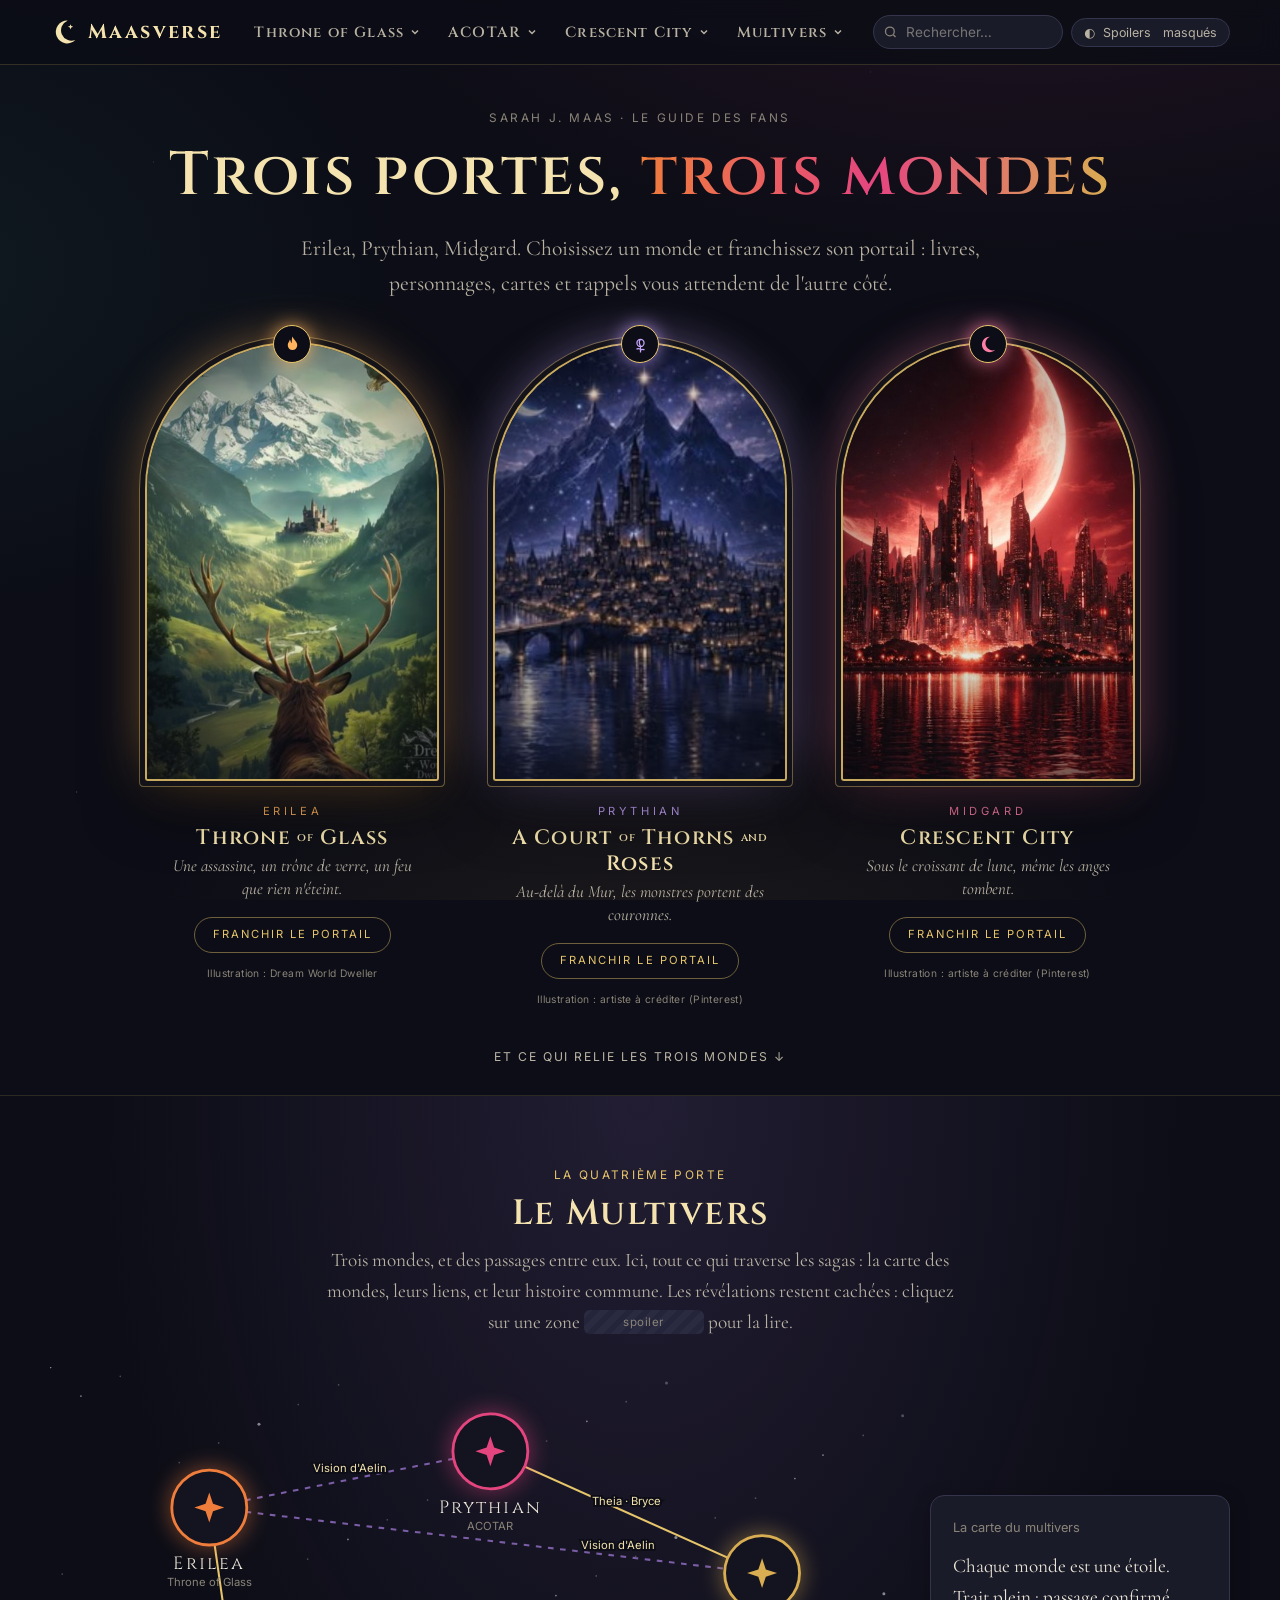
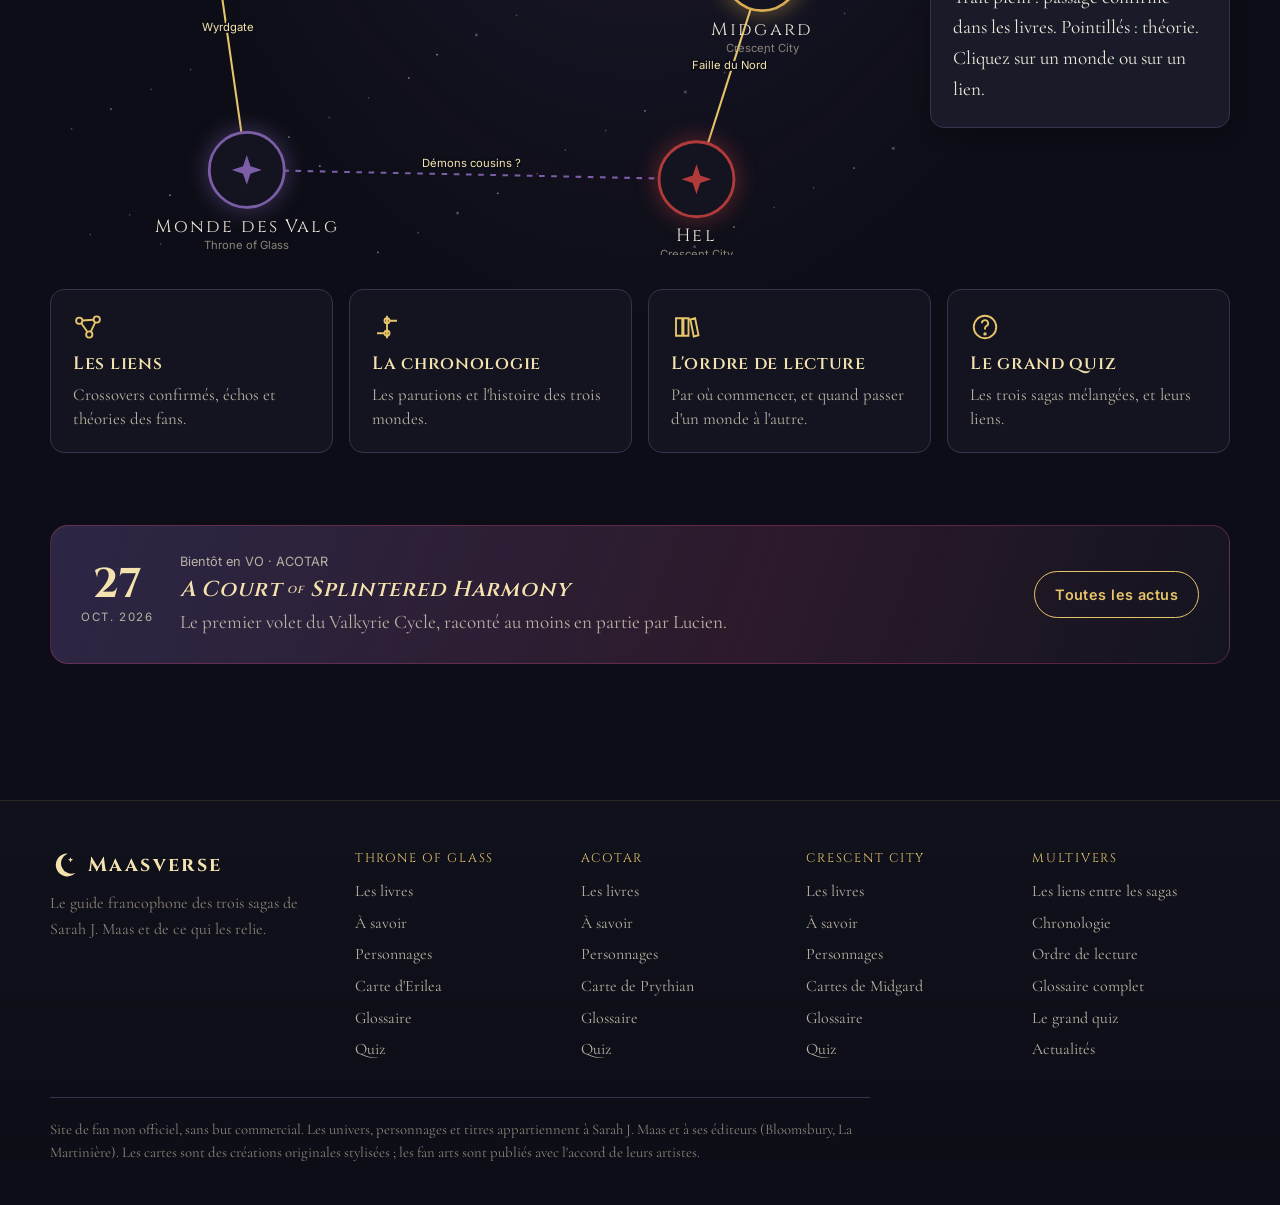
==== commit dca88b8b: "Portails : les illustrations choisies par la fan remplacent les dessins Les trois images (Erilea, Pr" ====
--- a/index.html
+++ b/index.html
@@ -28,6 +28,7 @@
             <strong>Throne <span class="petit">of</span> Glass</strong>
             <span class="devise">Une assassine, un trône de verre, un feu que rien n'éteint.</span>
             <span class="franchir">Franchir le portail</span>
+            <span class="credit-illu" data-credit></span>
           </span>
         </a>
         <a class="portail acotar" href="acotar.html" data-univers="acotar">
@@ -38,6 +39,7 @@
             <strong>A Court <span class="petit">of</span> Thorns <span class="petit">and</span> Roses</strong>
             <span class="devise">Au-delà du Mur, les monstres portent des couronnes.</span>
             <span class="franchir">Franchir le portail</span>
+            <span class="credit-illu" data-credit></span>
           </span>
         </a>
         <a class="portail cc" href="cc.html" data-univers="cc">
@@ -48,6 +50,7 @@
             <strong>Crescent City</strong>
             <span class="devise">Sous le croissant de lune, même les anges tombent.</span>
             <span class="franchir">Franchir le portail</span>
+            <span class="credit-illu" data-credit></span>
           </span>
         </a>
       </div>
--- a/assets/css/style.css
+++ b/assets/css/style.css
@@ -911,3 +911,8 @@
 }
 .rappel .spoiler:not(.revele) { max-height: 130px; overflow: hidden; }
 body.spoilers-reveles .rappel .spoiler { max-height: none; }
+/* Illustrations des portails */
+.scene-image { object-fit: cover; }
+.credit-illu { font-family: var(--f-ui); font-size: .64rem; letter-spacing: .04em; color: var(--texte-faible); margin-top: 8px; }
+.credit-banniere { position: absolute; right: 16px; bottom: 8px; z-index: 1; margin: 0; font-family: var(--f-ui); font-size: .66rem; color: rgba(255,255,255,.55); }
+.portail-en-cours .portail.choisi .credit-illu { opacity: 0; }
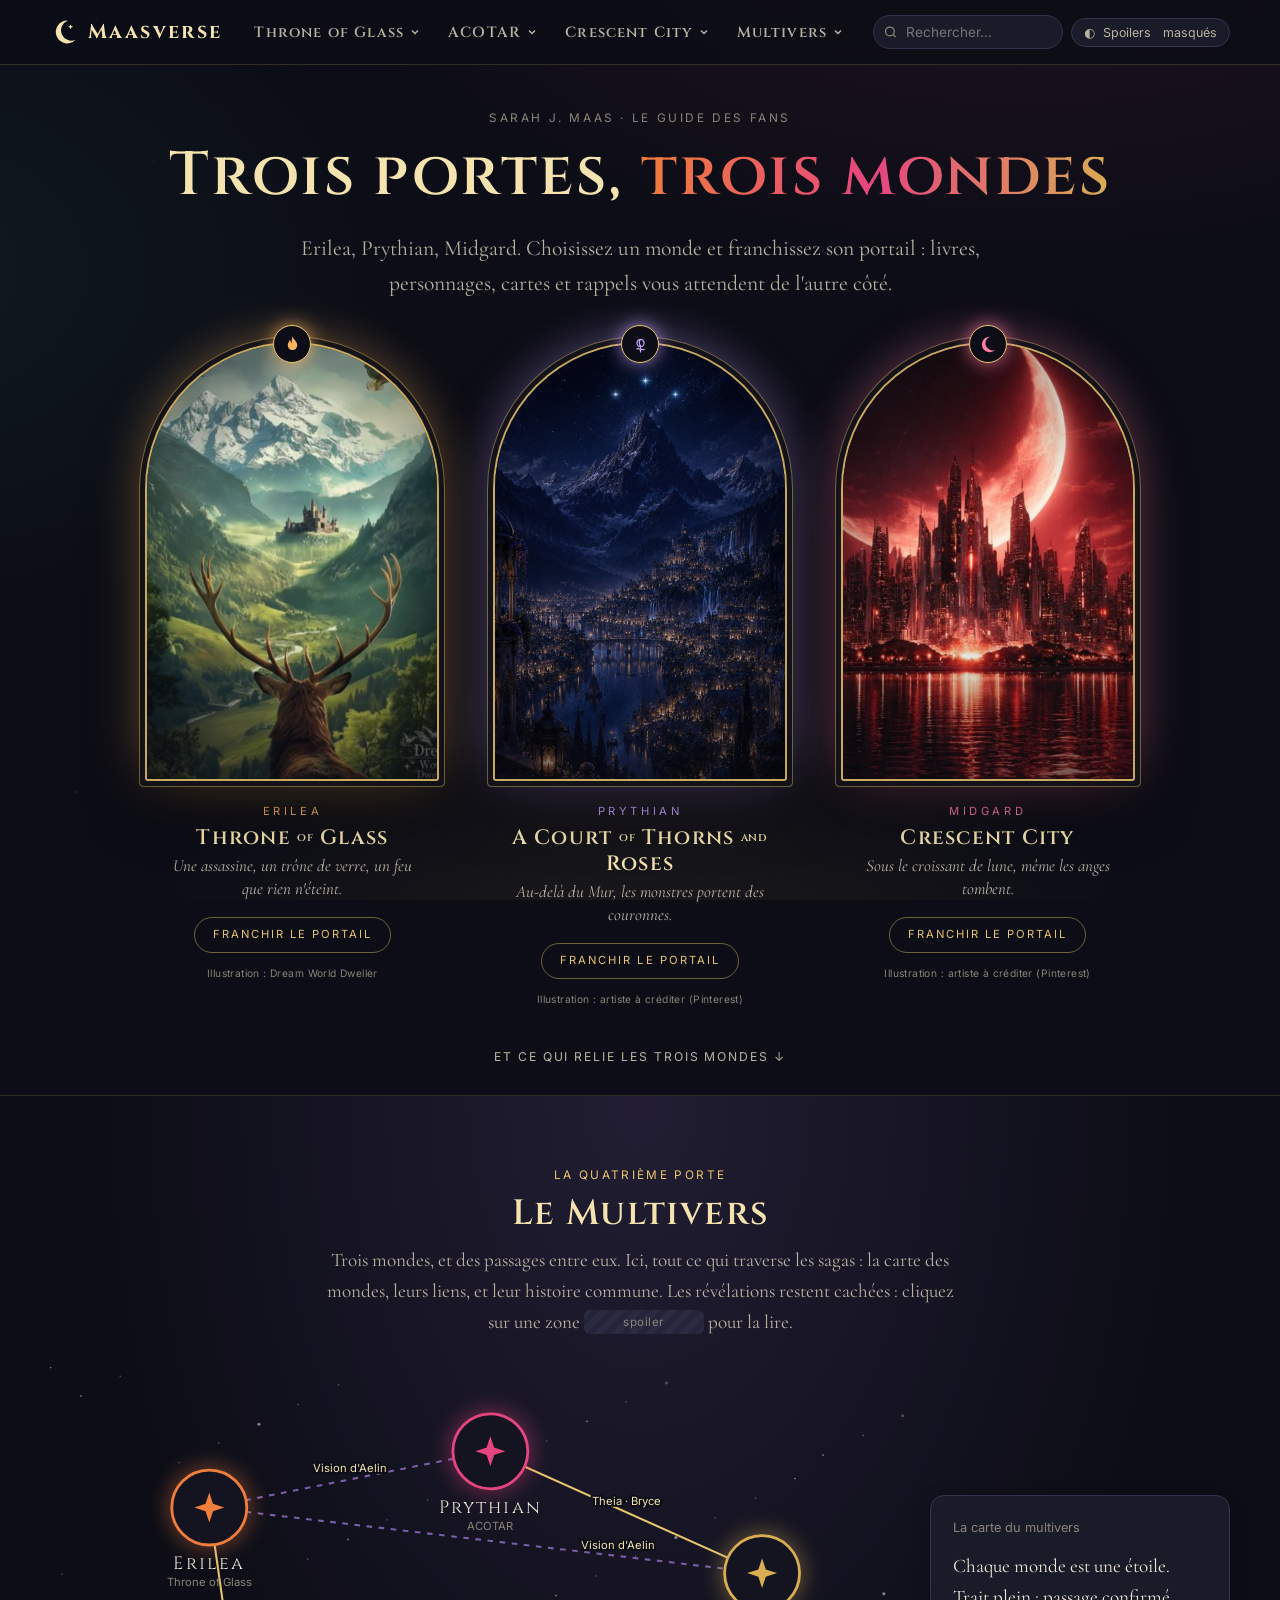
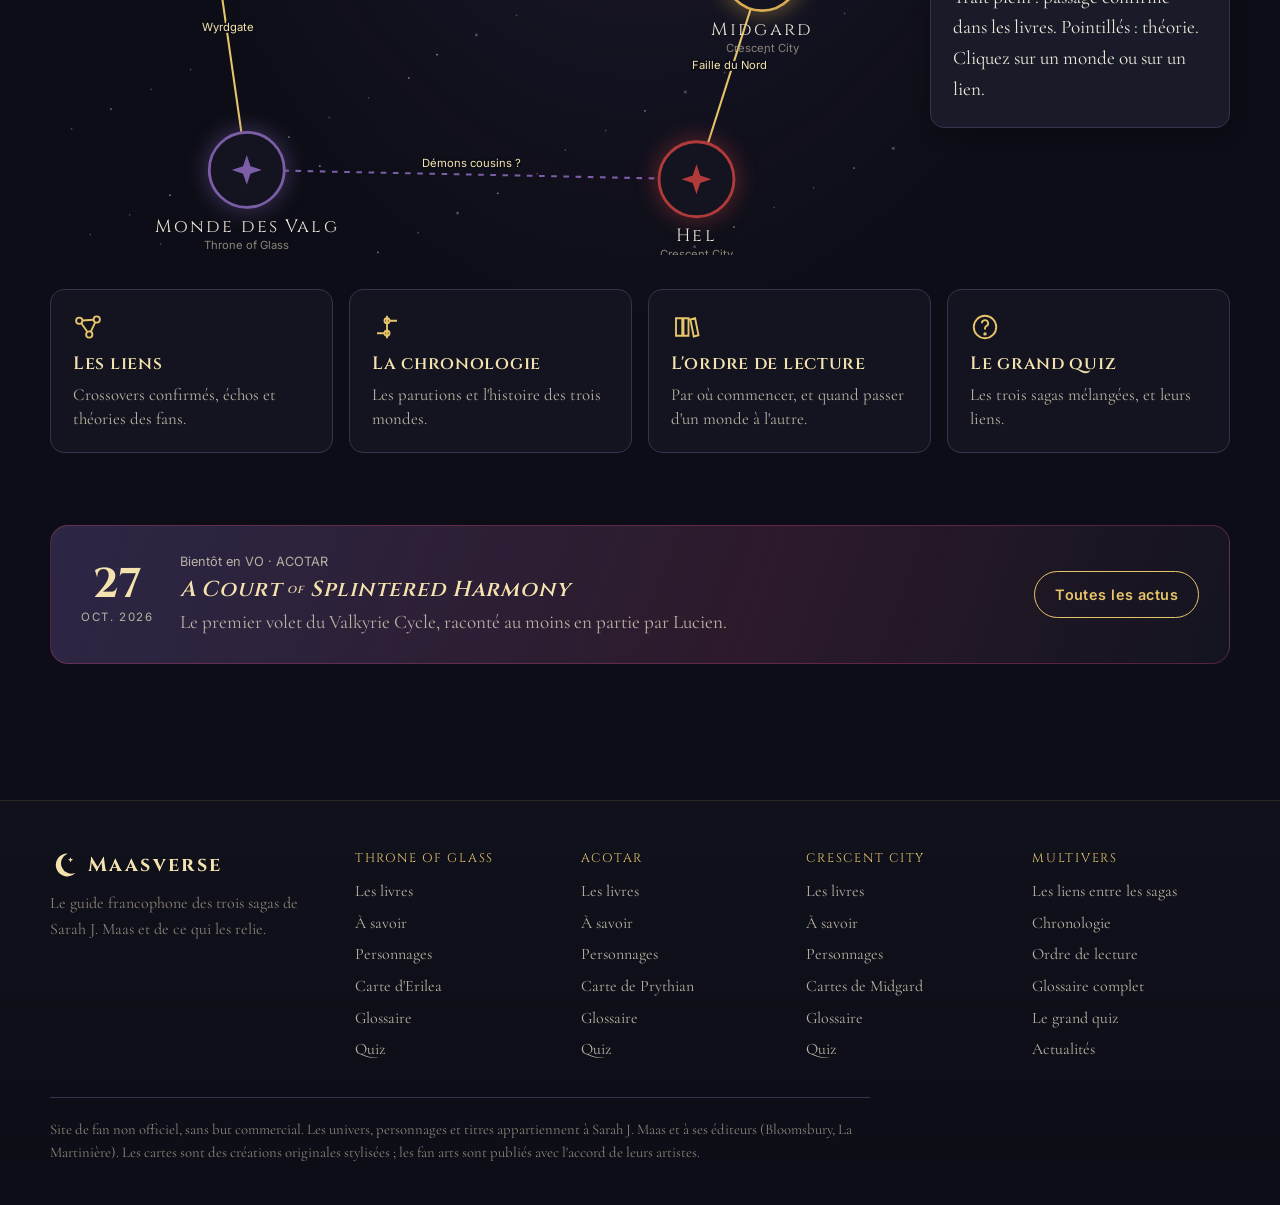
==== commit d1e4e3a2: "Forcer le rechargement des scripts, du style et des images après une mise à jour GitHub Pages garde " ====
--- a/index.html
+++ b/index.html
@@ -9,7 +9,7 @@
   <link rel="preconnect" href="https://fonts.googleapis.com">
   <link rel="preconnect" href="https://fonts.gstatic.com" crossorigin>
   <link href="https://fonts.googleapis.com/css2?family=Cinzel:wght@500;600;700&family=Cormorant+Garamond:ital,wght@0,400;0,600;1,400&family=Inter:wght@400;600&display=swap" rel="stylesheet">
-  <link rel="stylesheet" href="assets/css/style.css">
+  <link rel="stylesheet" href="assets/css/style.css?v=4">
 </head>
 <body data-page="accueil">
   <main>
@@ -100,14 +100,14 @@
   </main>
   <div class="passage" aria-hidden="true"></div>
 
-  <script src="assets/js/data/livres.js"></script>
-  <script src="assets/js/data/personnages.js"></script>
-  <script src="assets/js/data/cartes.js"></script>
-  <script src="assets/js/data/glossaire.js"></script>
-  <script src="assets/js/data/fanarts.js"></script>
-  <script src="assets/js/app.js"></script>
-  <script src="assets/js/scenes.js"></script>
-  <script src="assets/js/pages/liens.js"></script>
-  <script src="assets/js/pages/accueil.js"></script>
+  <script src="assets/js/data/livres.js?v=4"></script>
+  <script src="assets/js/data/personnages.js?v=4"></script>
+  <script src="assets/js/data/cartes.js?v=4"></script>
+  <script src="assets/js/data/glossaire.js?v=4"></script>
+  <script src="assets/js/data/fanarts.js?v=4"></script>
+  <script src="assets/js/app.js?v=4"></script>
+  <script src="assets/js/scenes.js?v=4"></script>
+  <script src="assets/js/pages/liens.js?v=4"></script>
+  <script src="assets/js/pages/accueil.js?v=4"></script>
 </body>
 </html>
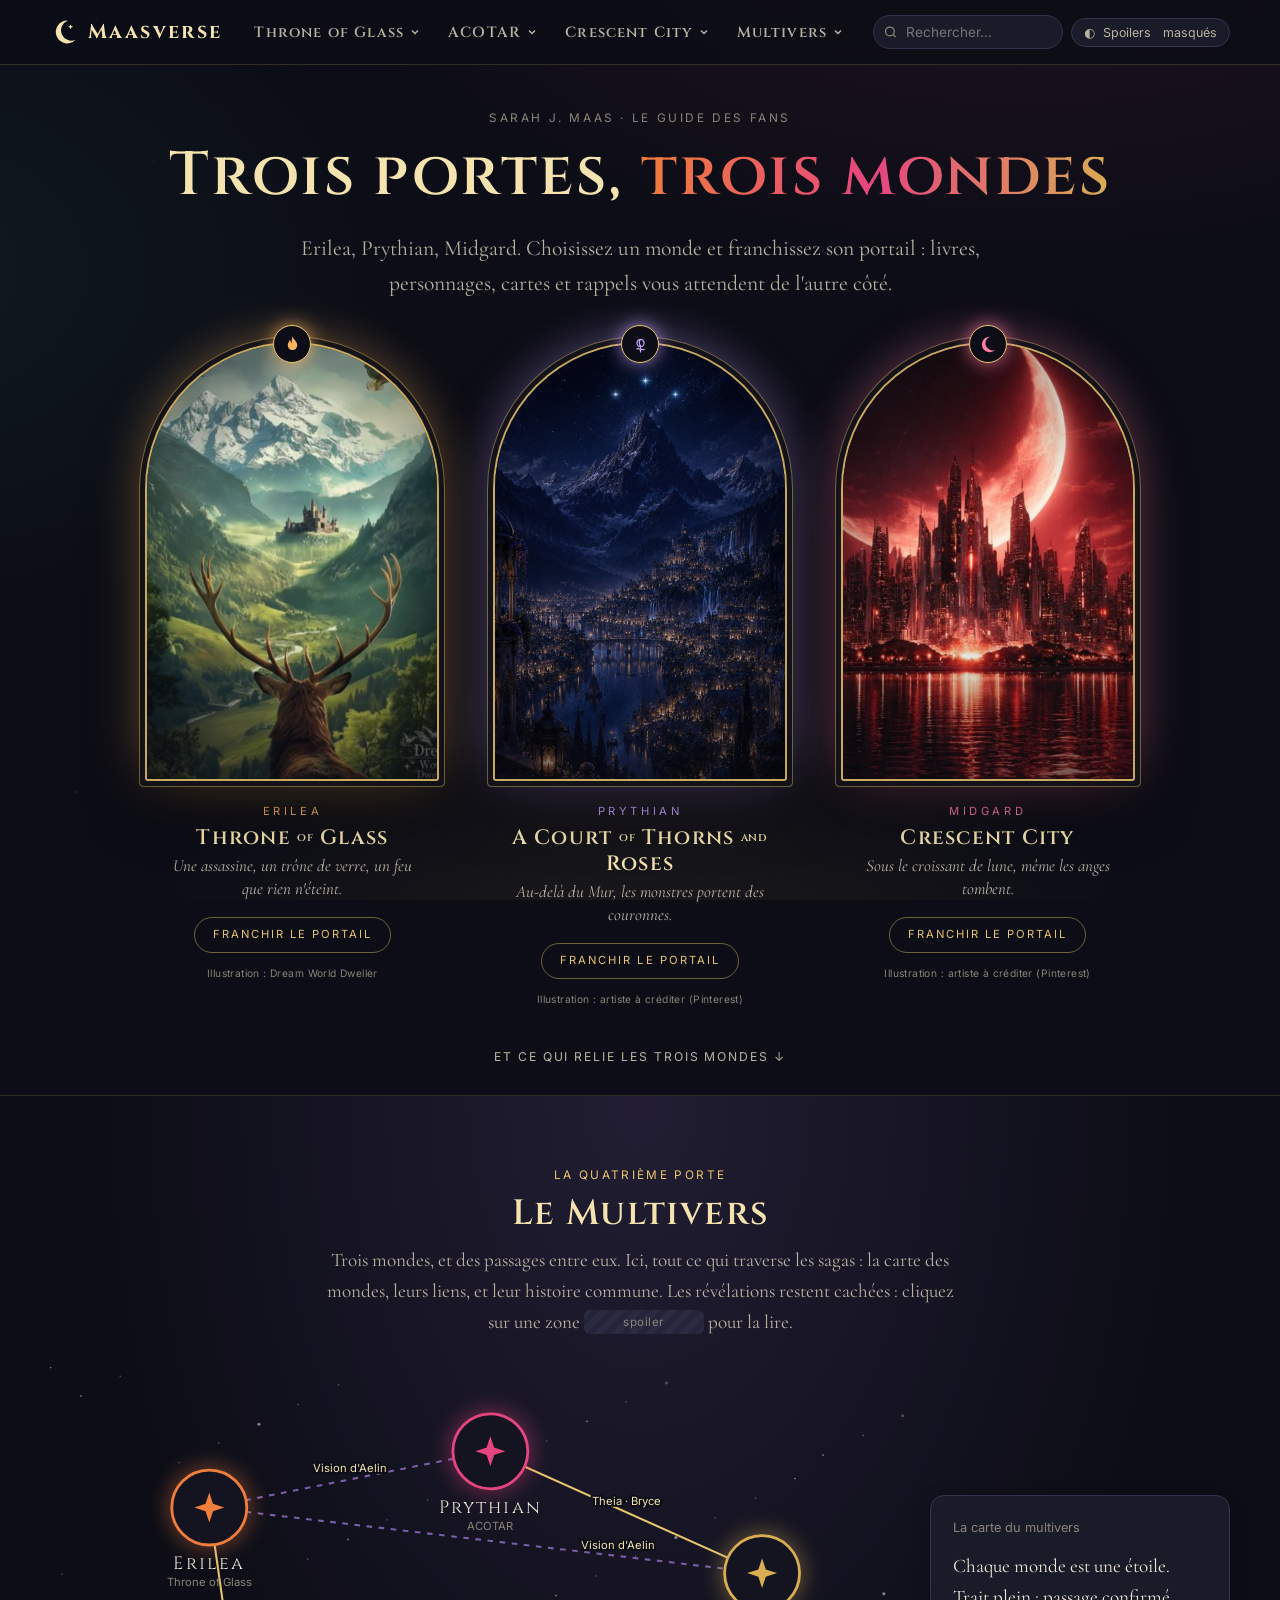
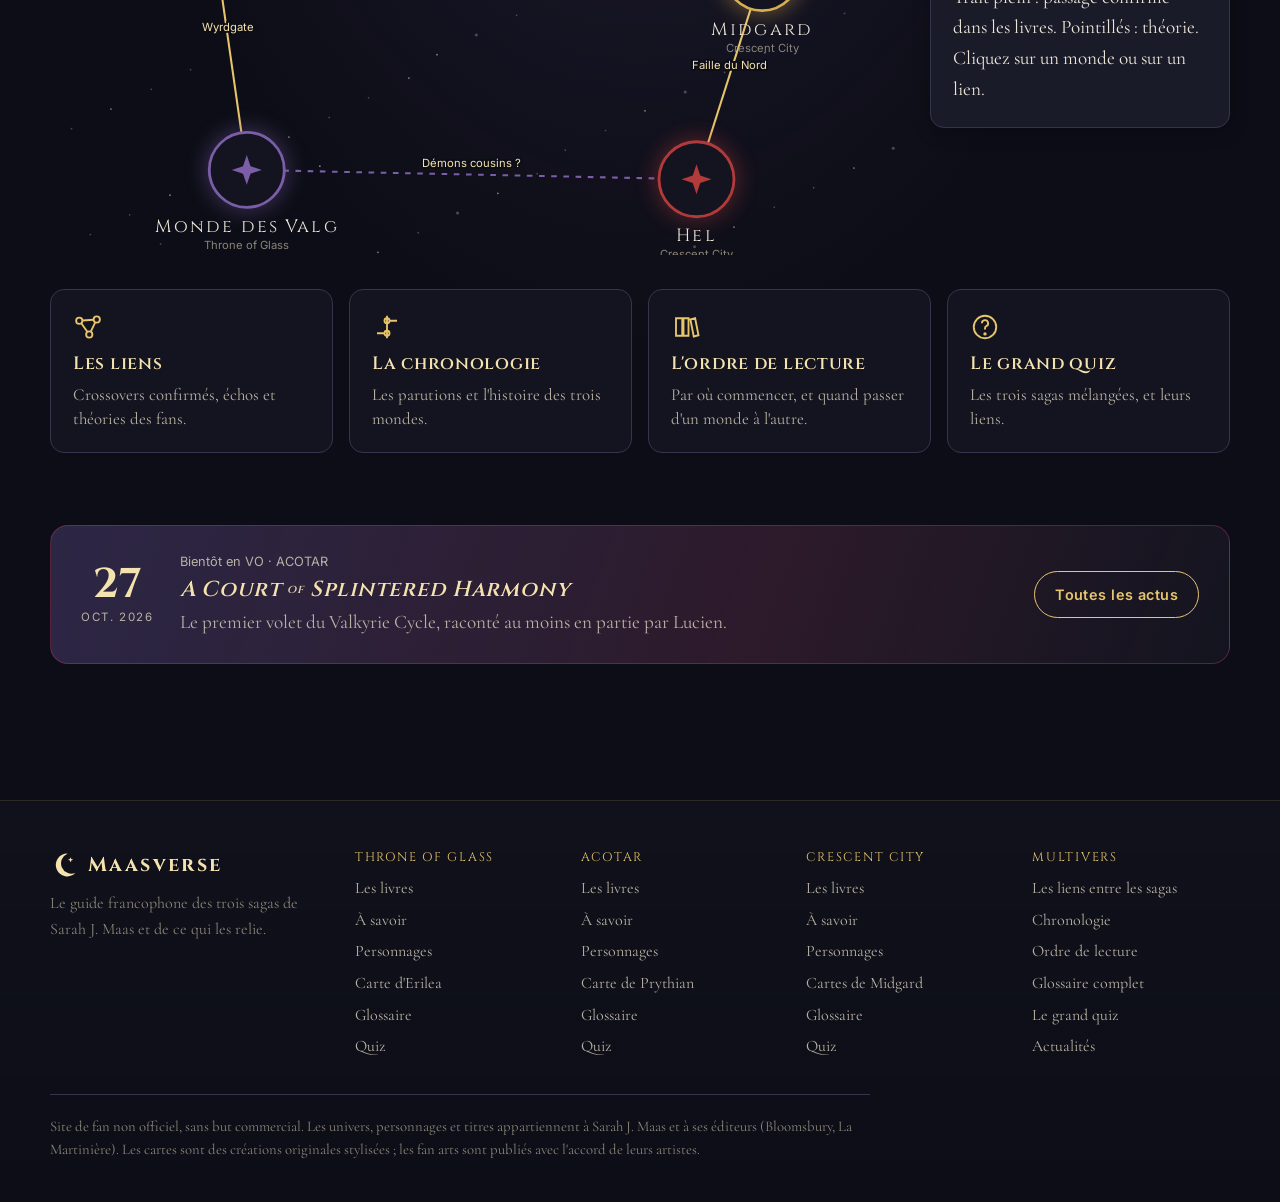
==== commit a2667fdf: "Refonte de la version téléphone Menu en accordéon, recherche repliée dans un bouton, portails en car" ====
--- a/index.html
+++ b/index.html
@@ -9,7 +9,7 @@
   <link rel="preconnect" href="https://fonts.googleapis.com">
   <link rel="preconnect" href="https://fonts.gstatic.com" crossorigin>
   <link href="https://fonts.googleapis.com/css2?family=Cinzel:wght@500;600;700&family=Cormorant+Garamond:ital,wght@0,400;0,600;1,400&family=Inter:wght@400;600&display=swap" rel="stylesheet">
-  <link rel="stylesheet" href="assets/css/style.css?v=4">
+  <link rel="stylesheet" href="assets/css/style.css?v=7">
 </head>
 <body data-page="accueil">
   <main>
@@ -100,14 +100,14 @@
   </main>
   <div class="passage" aria-hidden="true"></div>
 
-  <script src="assets/js/data/livres.js?v=4"></script>
-  <script src="assets/js/data/personnages.js?v=4"></script>
-  <script src="assets/js/data/cartes.js?v=4"></script>
-  <script src="assets/js/data/glossaire.js?v=4"></script>
-  <script src="assets/js/data/fanarts.js?v=4"></script>
-  <script src="assets/js/app.js?v=4"></script>
-  <script src="assets/js/scenes.js?v=4"></script>
-  <script src="assets/js/pages/liens.js?v=4"></script>
-  <script src="assets/js/pages/accueil.js?v=4"></script>
+  <script src="assets/js/data/livres.js?v=7"></script>
+  <script src="assets/js/data/personnages.js?v=7"></script>
+  <script src="assets/js/data/cartes.js?v=7"></script>
+  <script src="assets/js/data/glossaire.js?v=7"></script>
+  <script src="assets/js/data/fanarts.js?v=7"></script>
+  <script src="assets/js/app.js?v=7"></script>
+  <script src="assets/js/scenes.js?v=7"></script>
+  <script src="assets/js/pages/liens.js?v=7"></script>
+  <script src="assets/js/pages/accueil.js?v=7"></script>
 </body>
 </html>
--- a/assets/css/style.css
+++ b/assets/css/style.css
@@ -532,7 +532,11 @@
   background: linear-gradient(180deg, rgba(19,20,31,.6), var(--nuit)); }
 .pied-grille { display: grid; grid-template-columns: 1.4fr repeat(4, 1fr); gap: 28px; }
 .pied-marque p { max-width: 300px; margin-top: 10px; }
-.pied-titre { font-family: var(--f-titre); letter-spacing: .14em; text-transform: uppercase; font-size: .78rem; color: var(--or); margin-bottom: 10px; }
+.pied-titre { font-family: var(--f-titre); letter-spacing: .14em; text-transform: uppercase; font-size: .78rem; color: var(--or); margin-bottom: 10px;
+  display: block; width: 100%; text-align: left; background: none; border: 0; padding: 0; cursor: default; }
+.pied-titre .chevron { display: none; }
+/* boutons réservés au téléphone */
+.btn-recherche, .nav-accueil, .points-portails { display: none; }
 .pied ul { list-style: none; margin: 0; padding: 0; display: grid; gap: 6px; }
 .pied ul a { color: var(--texte-doux); text-decoration: none; }
 .pied ul a:hover { color: var(--or-pale); }
@@ -806,7 +810,7 @@
 .arrivee .voile-arrivee { animation: voile 1.2s ease-out forwards; }
 .arrivee .banniere-scene .scene { animation: atterrir 1.8s cubic-bezier(.2,.7,.2,1); }
 @keyframes voile { 0% { opacity: 1; } 100% { opacity: 0; } }
-@keyframes atterrir { from { transform: scale(1.4); } to { transform: scale(1); } }
+@keyframes atterrir { from { transform: scale(1.12); } to { transform: scale(1); } }
 
 /* Bannière d'un univers */
 .banniere { position: relative; min-height: min(76vh, 680px); display: flex; align-items: flex-end; overflow: hidden; }
@@ -916,3 +920,145 @@
 .credit-illu { font-family: var(--f-ui); font-size: .64rem; letter-spacing: .04em; color: var(--texte-faible); margin-top: 8px; }
 .credit-banniere { position: absolute; right: 16px; bottom: 8px; z-index: 1; margin: 0; font-family: var(--f-ui); font-size: .66rem; color: rgba(255,255,255,.55); }
 .portail-en-cours .portail.choisi .credit-illu { opacity: 0; }
+.passage-paysage { position: absolute; inset: 0; opacity: 0; }
+
+/* ==========================================================
+   Version téléphone — mise en page resserrée et rangée.
+   Rien ici ne s'applique au-delà de 760 px : l'affichage
+   sur ordinateur reste inchangé.
+   ========================================================== */
+@media (max-width: 760px) {
+  body { font-size: 1.1rem; }
+  .section { padding: 40px 0; }
+  .section + .section { padding-top: 10px; }
+  .titre-section { margin-bottom: 22px; }
+  .intro { font-size: 1.15rem; }
+
+  /* --- Barre du haut : logo, recherche repliée, spoilers, menu --- */
+  .entete .conteneur { gap: 8px; min-height: 58px; }
+  .logo svg { width: 24px; height: 24px; }
+  .btn-recherche {
+    display: inline-grid; place-items: center; width: 40px; height: 40px; border-radius: 10px;
+    border: 1px solid var(--bord); background: var(--surface); color: var(--texte); cursor: pointer;
+  }
+  .btn-recherche svg { width: 18px; height: 18px; }
+  .pied-titre .chevron { display: block; }
+  .recherche { position: static; }
+  .recherche > svg, .recherche input, .recherche .resultats { display: none; }
+  body.recherche-ouverte .recherche {
+    position: absolute; left: 12px; right: 12px; top: calc(100% + 8px); z-index: 70;
+  }
+  body.recherche-ouverte .recherche > svg { display: block; }
+  body.recherche-ouverte .recherche input,
+  body.recherche-ouverte .recherche input:focus { display: block; width: 100%; }
+  body.recherche-ouverte .recherche .resultats.ouvert { display: block; left: 0; right: 0; max-height: 60vh; overflow: auto; }
+  body.recherche-ouverte .btn-recherche { border-color: var(--or); color: var(--or); }
+  .interrupteur { padding: 9px 12px; }
+
+  /* --- Menu : une ligne par univers, qui se déplie --- */
+  .nav { padding: 6px 12px 14px; }
+  .nav-accueil { display: block; }
+  .nav-groupe { border-bottom: 1px solid rgba(231,197,107,.12); }
+  .nav-groupe > button {
+    display: flex; width: 100%; justify-content: space-between; align-items: center;
+    padding: 14px 12px; font-size: 1rem;
+  }
+  .nav-groupe > button[aria-expanded="true"] { color: var(--or); }
+  .sous-titre { display: none; }
+  .nav-groupe > .sous-menu { display: none; padding: 0 0 10px; }
+  .nav-groupe > button[aria-expanded="true"] + .sous-menu { display: block; }
+  .sous-menu a { padding: 9px 12px 9px 24px; }
+  .sous-menu a strong { font-size: .92rem; }
+  .sous-menu a span { display: none; }
+
+  /* --- Accueil : les trois portails se font glisser --- */
+  .portails-une { min-height: 0; padding: 26px 0 30px; }
+  .titre-portails h1 { font-size: clamp(1.9rem, 9vw, 2.6rem); }
+  .titre-portails .intro { font-size: 1.08rem; margin-bottom: 22px; }
+  .portails {
+    display: flex; grid-template-columns: none; justify-content: flex-start; width: 100%; gap: 14px;
+    overflow-x: auto; scroll-snap-type: x mandatory;
+    padding: 6px calc((100% - min(76vw, 290px)) / 2) 8px; scrollbar-width: none;
+  }
+  .portails::-webkit-scrollbar { display: none; }
+  .portail { flex: 0 0 min(76vw, 290px); scroll-snap-align: center; }
+  .arche { aspect-ratio: 3 / 4; }
+  .texte-portail { margin-top: 18px; }
+  .texte-portail strong { font-size: 1.15rem; }
+  .texte-portail .devise { font-size: 1rem; max-width: 250px; }
+  .credit-illu { display: none; }
+  .franchir { margin-top: 10px; padding: 7px 16px; }
+  .points-portails { display: flex; justify-content: center; gap: 8px; margin-top: 22px; }
+  .points-portails button {
+    width: 8px; height: 8px; padding: 0; border-radius: 50%; border: 0; cursor: pointer;
+    background: rgba(231,197,107,.3);
+  }
+  .points-portails button[aria-current="true"] { background: var(--or); width: 22px; border-radius: 4px; }
+  .vers-multivers { margin-top: 26px; }
+  .multivers { padding-top: 40px; }
+  .multivers-carte { grid-template-columns: 1fr; gap: 16px; }
+
+  /* --- Bannière d'un univers --- */
+  .banniere { min-height: 58vh; }
+  .banniere-texte { flex: 1; width: auto; margin-inline: 0; padding: 100px 16px 20px; }
+  .banniere h1 { font-size: clamp(1.9rem, 9vw, 2.8rem); }
+  .banniere .devise { font-size: .95rem; }
+  .banniere .pitch { font-size: 1.05rem; line-height: 1.5; }
+  .credit-banniere { left: 0; right: 0; bottom: 6px; text-align: center; }
+
+  /* --- Rubriques de l'univers : une grille, rien n'est coupé --- */
+  .sous-nav { top: 58px; }
+  .sous-nav .conteneur { width: min(100% - 20px, var(--largeur)); }
+  .sous-nav-liste {
+    display: grid; grid-template-columns: repeat(3, 1fr); gap: 6px; overflow: visible; padding: 10px 0;
+  }
+  .sous-nav a {
+    text-align: center; padding: 9px 4px; font-size: .78rem; letter-spacing: .02em;
+    border: 1px solid var(--bord); border-radius: 999px;
+  }
+  .sous-nav a[aria-selected="true"] { background: var(--c); border-color: var(--c); color: var(--nuit); }
+  .panneaux { padding-top: 22px; }
+
+  /* --- Livres --- */
+  .etageres { gap: 8px; padding-bottom: 12px; }
+  .livre { width: 148px; min-height: 206px; padding: 13px 11px; }
+  .livre .titre { font-size: .92rem; }
+  .quatrieme { grid-template-columns: 1fr; padding: 20px 16px; gap: 14px; }
+  .quatrieme-couv { display: none; }
+  .quatrieme h2 { font-size: 1.5rem; }
+  .accroche { font-size: 1rem; }
+  .texte-quatrieme p { font-size: 1.08rem; line-height: 1.55; }
+  .texte-quatrieme p:first-child::first-letter { font-size: 2.6em; padding-right: 8px; }
+  .univers-bas { margin-top: 26px; }
+
+  /* --- Personnages --- */
+  .barre-filtres { gap: 10px; }
+  .barre-filtres .groupe { width: 100%; }
+  .barre-filtres .champ { flex: 1; }
+  .galerie { grid-template-columns: 1fr 1fr; gap: 10px; }
+  .perso .nom { font-size: .92rem; }
+  .perso .sous { font-size: .7rem; }
+  .modale .contenu { padding: 20px 18px 26px; }
+  .modale .boite > .fanart { aspect-ratio: 16/10; min-height: 0; }
+  .couples { grid-template-columns: 1fr; }
+
+  /* --- Cartes --- */
+  .cadre-carte { aspect-ratio: 3 / 4; }
+  .commandes button { width: 42px; height: 42px; }
+  .onglets button { padding: 9px 16px; font-size: .9rem; }
+
+  /* --- Pied de page : chaque rubrique se déplie --- */
+  .pied-grille { grid-template-columns: 1fr; gap: 0; }
+  .pied-marque { margin-bottom: 18px; }
+  .pied-groupe { border-top: 1px solid rgba(231,197,107,.12); }
+  .pied-titre {
+    display: flex; width: 100%; justify-content: space-between; align-items: center;
+    background: none; border: 0; cursor: pointer; padding: 14px 2px; margin: 0; color: var(--or-pale);
+  }
+  .pied-titre .chevron { transition: transform .2s; }
+  .pied-titre[aria-expanded="true"] .chevron { transform: rotate(180deg); }
+  .pied-groupe ul { display: none; padding-bottom: 12px; }
+  .pied-groupe.ouvert ul { display: block; }
+  .pied-mentions { margin-top: 22px; }
+  span.spoiler { display: inline-block; }
+}
